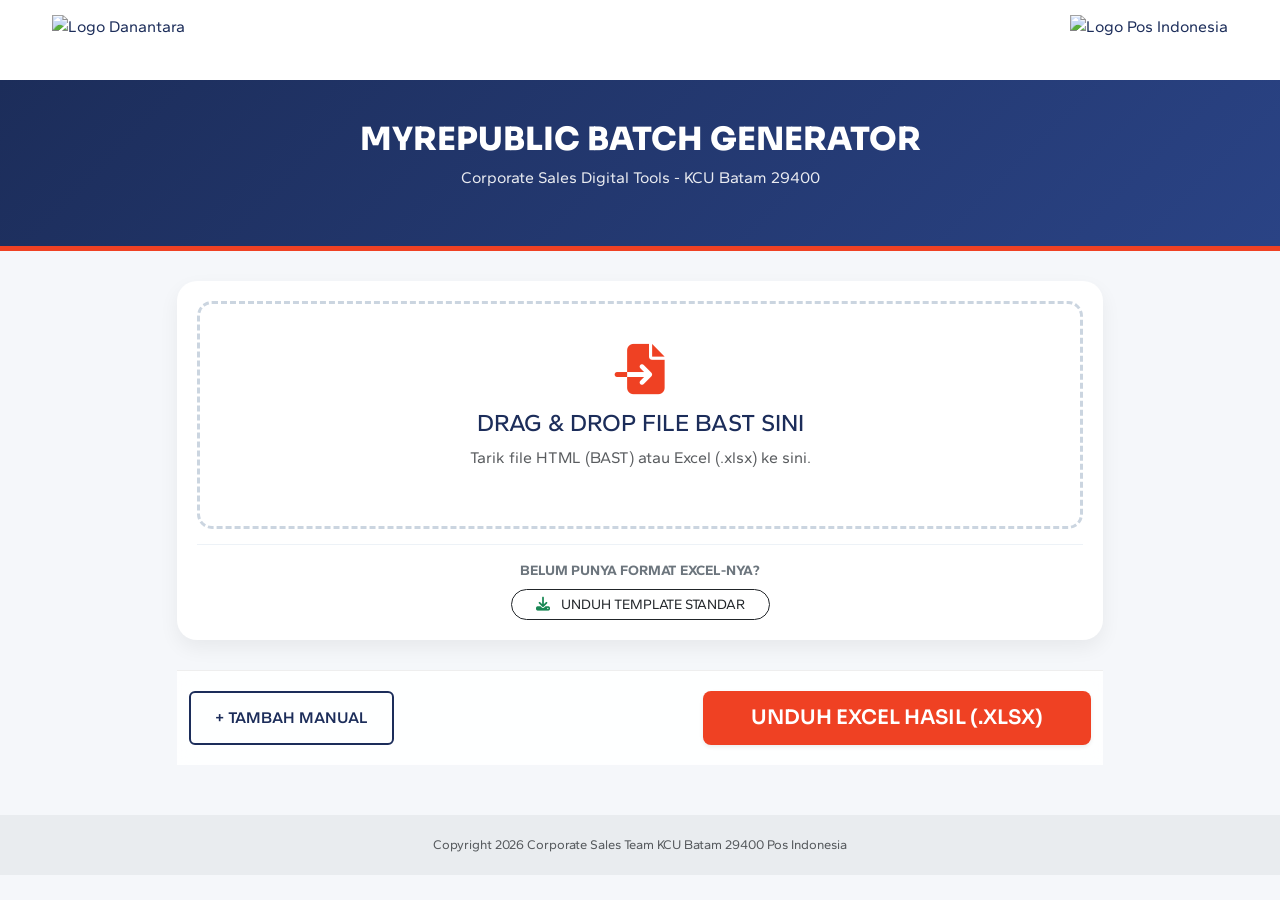
==== index.html @ c57eecb6 "Update index.html" ====
<!DOCTYPE html>
<html lang="id">
<head>
    <meta charset="UTF-8">
    <meta name="viewport" content="width=device-width, initial-scale=1.0">
    <title>Pos Indonesia | MyRepublic Generator - KCU Batam</title>
    <link rel="icon" type="image/png" href="favicon-myrepublic.png">
    <link rel="preconnect" href="https://fonts.googleapis.com">
    <link rel="preconnect" href="https://fonts.gstatic.com" crossorigin>
    <link href="https://fonts.googleapis.com/css2?family=Gantari:wght@300;400;700&family=Sora:wght@600;800&display=swap" rel="stylesheet">
    
    <link href="https://cdn.jsdelivr.net/npm/bootstrap@5.3.0/dist/css/bootstrap.min.css" rel="stylesheet">
    <link href="https://cdn.jsdelivr.net/npm/select2@4.1.0-rc.0/dist/css/select2.min.css" rel="stylesheet" />
    <link href="https://cdn.jsdelivr.net/npm/select2-bootstrap-5-theme@1.3.0/dist/select2-bootstrap-5-theme.min.css" rel="stylesheet" />
    <link rel="stylesheet" href="https://cdnjs.cloudflare.com/ajax/libs/font-awesome/6.4.0/css/all.min.css">

    <style>
        :root {
            --delft-blue: #1C2D5A; 
            --cinnabar: #EF4123;   
            --light-bg: #F5F7FA;
        }

        body { 
            background-color: var(--light-bg); 
            font-family: 'Gantari', sans-serif; 
            color: var(--delft-blue);
        }

        .navbar-brand-custom {
            background: white;
            padding: 15px 40px;
            box-shadow: 0 2px 10px rgba(0,0,0,0.05);
        }

        .logo-img { height: 50px; width: auto; object-fit: contain; }

        h2, h5 { font-family: 'Sora', sans-serif; font-weight: 800; }
        
        .header-section {
            background: linear-gradient(135deg, var(--delft-blue) 0%, #2a4385 100%);
            color: white;
            padding: 40px 0;
            margin-bottom: 30px;
            border-bottom: 5px solid var(--cinnabar);
        }

        .upload-container {
            background: white;
            border-radius: 20px;
            padding: 20px;
            box-shadow: 0 8px 20px rgba(0,0,0,0.06);
            margin-bottom: 30px;
        }

        #drop-zone {
            border: 3px dashed #cbd5e0;
            border-radius: 15px;
            padding: 40px;
            text-align: center;
            transition: all 0.3s;
            cursor: pointer;
        }
        #drop-zone:hover, #drop-zone.dragover {
            border-color: var(--cinnabar);
            background: rgba(239, 65, 35, 0.05);
        }
        #drop-zone i { font-size: 50px; color: var(--cinnabar); margin-bottom: 15px; }

        /* Area Staging File */
        #staging-area {
            background: #f8fafc;
            border-radius: 15px;
            padding: 20px;
            margin-top: 20px;
            border: 1px solid #e2e8f0;
        }
        .list-group-item {
            border-radius: 8px !important;
            margin-bottom: 5px;
            border: 1px solid #e2e8f0;
            background: white;
        }
        .btn-remove-file:hover { color: #dc3545 !important; transform: scale(1.1); }

        .template-download-area {
            text-align: center;
            padding-top: 15px;
            border-top: 1px solid #edf2f7;
            margin-top: 15px;
        }

        .card { 
            border-radius: 15px; 
            border: none; 
            box-shadow: 0 8px 20px rgba(0,0,0,0.06); 
            margin-bottom: 25px;
            border-left: 5px solid var(--cinnabar);
        }

        .form-label { font-weight: 700; font-size: 0.85rem; color: var(--delft-blue); text-transform: uppercase; }

        .btn-pos { 
            background-color: var(--cinnabar); color: white; border: none; 
            font-family: 'Sora', sans-serif; font-weight: 600; padding: 12px 30px;
            transition: 0.3s;
        }
        .btn-pos:hover { background-color: #d6361a; color: white; transform: translateY(-2px); }
        
        .btn-outline-pos {
            border: 2px solid var(--delft-blue); color: var(--delft-blue); font-weight: 600;
        }

        .sticky-footer-btn {
            position: sticky; bottom: 0; background: rgba(255, 255, 255, 0.9);
            backdrop-filter: blur(10px); padding: 20px 0; border-top: 1px solid #eee; z-index: 1000;
        }

        footer { background: #e9ecef; padding: 20px 0; font-size: 13px; margin-top: 50px; }
    </style>
</head>
<body>

<div class="navbar-brand-custom">
    <div class="container-fluid d-flex justify-content-between align-items-center">
        <img src="https://upload.wikimedia.org/wikipedia/commons/thumb/9/90/Danantara_Indonesia_%28no_SW%29.svg/960px-Danantara_Indonesia_%28no_SW%29.svg.png" class="logo-img" alt="Logo Danantara">
        <img src="https://upload.wikimedia.org/wikipedia/commons/4/47/POSIND_2023_%28with_wordmark%29.svg" class="logo-img" alt="Logo Pos Indonesia">
    </div>
</div>

<div class="header-section text-center">
    <div class="container">
        <h2>MYREPUBLIC BATCH GENERATOR</h2>
        <p style="opacity: 0.9;">Corporate Sales Digital Tools - KCU Batam 29400</p>
    </div>
</div>

<div class="container">
    <div class="row justify-content-center">
        <div class="col-lg-10">
            
            <div class="upload-container">
                <div id="drop-zone">
                    <i class="fas fa-file-import"></i>
                    <h4>DRAG & DROP FILE BAST SINI</h4>
                    <p class="text-muted">Tarik file HTML (BAST) atau Excel (.xlsx) ke sini.</p>
                    <input type="file" id="file-input" hidden accept=".xlsx, .xls, .csv, .htm, .html" multiple>
                </div>

                <div id="staging-area" style="display: none;">
                    <div class="d-flex justify-content-between align-items-center mb-2">
                        <h6 class="m-0 fw-bold" style="color: var(--delft-blue);">File Terpilih:</h6>
                        <span class="badge bg-secondary rounded-pill" id="file-count">0</span>
                    </div>
                    <ul class="list-group mb-3" id="file-list">
                        </ul>
                    <button type="button" class="btn btn-success w-100 py-2" id="btn-process-files" style="font-weight: 700; border-radius: 10px;">
                        <i class="fas fa-cogs me-2"></i> PROSES DATA SEKARANG
                    </button>
                </div>

                <div class="template-download-area">
                    <p class="mb-2 text-secondary small fw-bold">BELUM PUNYA FORMAT EXCEL-NYA?</p>
                    <a href="https://raw.githubusercontent.com/newbieot/myrepublic/refs/heads/main/Template_Input_MyRepublic_KCU_Batam.xlsx" 
                       class="btn btn-outline-dark btn-sm px-4" 
                       style="border-radius: 30px;" 
                       target="_blank"
                       onclick="event.stopPropagation();">
                        <i class="fas fa-download me-2 text-success"></i> UNDUH TEMPLATE STANDAR
                    </a>
                </div>
            </div>

            <form id="formPengiriman">
                <div id="daftarPenerima"></div>

                <div class="sticky-footer-btn">
                    <div class="container d-flex justify-content-between">
                        <button type="button" class="btn btn-outline-pos px-4" onclick="tambahPenerima()">+ TAMBAH MANUAL</button>
                        <button type="submit" class="btn btn-pos btn-lg px-5 shadow-sm">UNDUH EXCEL HASIL (.XLSX)</button>
                    </div>
                </div>
            </form>
        </div>
    </div>
</div>

<footer class="text-center">
    <div class="container text-muted">
        Copyright 2026 Corporate Sales Team KCU Batam 29400 Pos Indonesia
    </div>
</footer>

<script src="https://code.jquery.com/jquery-3.6.0.min.js"></script>
<script src="https://cdn.jsdelivr.net/npm/select2@4.1.0-rc.0/dist/js/select2.min.js"></script>
<script src="https://cdn.jsdelivr.net/npm/xlsx@0.18.5/dist/xlsx.full.min.js"></script>

<script>
    const rawDataKodepos = `Kode Pos,KOTA
29400,BATAM
10000,JAKARTAPUSAT
11000,JAKARTABARAT
12000,JAKARTASELATAN
13000,JAKARTATIMUR
14000,JAKARTAUTARA
20000,MEDAN`;

    let dataKota = [];
    const barisCSV = rawDataKodepos.trim().split('\n');
    for(let i = 1; i < barisCSV.length; i++) {
        const kolom = barisCSV[i].split(',');
        if(kolom.length >= 2) {
            dataKota.push({ id: kolom[0].trim(), text: kolom[1].trim() });
        }
    }

    let hitungPenerima = 0;
    let antreanFile = []; // Array untuk menyimpan file sementara

    function bersihkanTeks(teks) {
        if (!teks) return "";
        return teks.toString().replace(/[^a-zA-Z0-9\s]/g, "").toUpperCase();
    }

    function tambahPenerima(data = null) {
        hitungPenerima++;
        const idUnik = hitungPenerima;
        const html = `
            <div class="card p-4 item-penerima animate__animated animate__fadeInUp" id="card-${idUnik}">
                <div class="d-flex justify-content-between align-items-center mb-3 border-bottom pb-2">
                    <h5 class="m-0" style="color: var(--delft-blue)">DATA PAKET #${idUnik}</h5>
                    <button type="button" class="btn btn-sm btn-outline-danger btn-hapus">HAPUS</button>
                </div>
                <div class="row">
                    <div class="col-md-4 mb-3">
                        <label class="form-label">S/N</label>
                        <input type="text" class="form-control sn" value="${data ? data.sn : ''}" required>
                    </div>
                    <div class="col-md-4 mb-3">
                        <label class="form-label">KODE PENGIRIMAN (REF NO)</label>
                        <input type="text" class="form-control kode" value="${data ? data.ref : ''}" required>
                    </div>
                    <div class="col-md-4 mb-3">
                        <label class="form-label">KOTA TUJUAN</label>
                        <select class="form-select kota" required></select>
                    </div>
                    <div class="col-md-6 mb-3">
                        <label class="form-label">NAMA PENERIMA</label>
                        <input type="text" class="form-control nama" value="${data ? data.nama : ''}" required>
                    </div>
                    <div class="col-md-6 mb-3">
                        <label class="form-label">NO HP PENERIMA</label>
                        <input type="text" class="form-control hp" value="${data ? data.hp : ''}" required>
                    </div>
                    <div class="col-md-12 mb-3">
                        <label class="form-label">ALAMAT LENGKAP PENERIMA</label>
                        <textarea class="form-control alamat" rows="2" required>${data ? data.alamat : ''}</textarea>
                    </div>
                </div>
            </div>
        `;
        
        $('#daftarPenerima').append(html);
        const elemenSelect = $(`#card-${idUnik} .kota`);
        elemenSelect.select2({
            theme: 'bootstrap-5',
            data: dataKota,
            placeholder: "Pilih Kota...",
            width: '100%'
        });

        if(data && data.kota) {
            const match = dataKota.find(k => k.text === data.kota.toUpperCase().replace(/\s/g, ''));
            if(match) elemenSelect.val(match.id).trigger('change');
            else elemenSelect.val('29400').trigger('change');
        } else {
            elemenSelect.val('29400').trigger('change');
        }
    }

    // ==========================================
    // LOGIKA DRAG & DROP UI UPDATE
    // ==========================================
    const dropZone = document.getElementById('drop-zone');
    const fileInput = document.getElementById('file-input');

    dropZone.onclick = () => fileInput.click();
    dropZone.ondragover = (e) => { e.preventDefault(); dropZone.classList.add('dragover'); };
    dropZone.ondragleave = () => dropZone.classList.remove('dragover');
    dropZone.ondrop = (e) => {
        e.preventDefault();
        dropZone.classList.remove('dragover');
        tambahkanKeAntrean(e.dataTransfer.files);
    };
    fileInput.onchange = (e) => tambahkanKeAntrean(e.target.files);

    function tambahkanKeAntrean(files) {
        if (!files.length) return;
        
        Array.from(files).forEach(file => {
            // Cek duplikasi agar file yang sama tidak masuk dua kali
            const isDuplicate = antreanFile.some(f => f.name === file.name && f.size === file.size);
            if(!isDuplicate) {
                antreanFile.push(file);
            }
        });
        
        renderAntrean();
        // Reset file input agar bisa milih file yang sama lagi jika sempat dihapus
        fileInput.value = ''; 
    }

    function renderAntrean() {
        const listEl = $('#file-list');
        listEl.empty();
        
        if (antreanFile.length > 0) {
            $('#staging-area').slideDown();
            $('#file-count').text(antreanFile.length);
            
            antreanFile.forEach((file, index) => {
                let icon = file.name.endsWith('.htm') || file.name.endsWith('.html') ? 'fa-globe text-primary' : 'fa-file-excel text-success';
                listEl.append(`
                    <li class="list-group-item d-flex justify-content-between align-items-center">
                        <span class="text-truncate" style="max-width: 85%; font-size: 0.9rem;">
                            <i class="fas ${icon} me-2"></i> ${file.name}
                        </span>
                        <button type="button" class="btn btn-sm btn-link text-secondary btn-remove-file p-0" onclick="hapusFile(${index})">
                            <i class="fas fa-times-circle fs-5 text-danger"></i>
                        </button>
                    </li>
                `);
            });
        } else {
            $('#staging-area').slideUp();
        }
    }

    // Fungsi menghapus file dari antrean jika tombol silang diklik
    window.hapusFile = function(index) {
        antreanFile.splice(index, 1);
        renderAntrean();
    };

    // ==========================================
    // LOGIKA PROSES FILE (SAAT TOMBOL DIKLIK)
    // ==========================================
    $('#btn-process-files').on('click', function() {
        if(antreanFile.length === 0) return;

        const filesToProcess = [...antreanFile];
        antreanFile = []; // Kosongkan antrean
        renderAntrean();  // Sembunyikan staging area

        filesToProcess.forEach(file => {
            const fileName = file.name.toLowerCase();

            if (fileName.endsWith('.htm') || fileName.endsWith('.html')) {
                const reader = new FileReader();
                reader.onload = (e) => {
                    const htmlContent = e.target.result;
                    const parser = new DOMParser();
                    const doc = parser.parseFromString(htmlContent, 'text/html');

                    try {
                        let nama = "", hp = "", alamat = "", noDO = "", sn = "";

                        const topDiv = doc.querySelector('table.t02 tr td div');
                        if (topDiv) {
                            const lines = topDiv.innerHTML.split(/<br\s*\/?>/i);
                            if (lines.length >= 3) {
                                nama = lines[0].replace(/<[^>]*>?/gm, '').trim(); 
                                hp = lines[1].trim();
                                alamat = lines[2].trim();
                            }
                        }

                        const tdsT03 = doc.querySelectorAll('#t03 td');
                        for (let i = 0; i < tdsT03.length; i++) {
                            if (tdsT03[i].innerText.includes('No. DO')) {
                                noDO = tdsT03[i + 1].innerText.replace(':', '').trim();
                                break;
                            }
                        }

                        const t04Rows = doc.querySelectorAll('#t04 tr');
                        let snList = [];
                        for (let i = 2; i < t04Rows.length; i++) {
                            const tds = t04Rows[i].querySelectorAll('td');
                            if (tds.length >= 5) {
                                snList.push(tds[4].innerText.trim());
                            }
                        }
                        sn = snList.join(', ');

                        tambahPenerima({ sn: sn, ref: noDO, nama: nama, hp: hp, alamat: alamat, kota: 'BATAM' });

                    } catch (error) { console.error("Gagal membaca HTML:", error); }
                };
                reader.readAsText(file);
            } 
            else if (fileName.endsWith('.xlsx') || fileName.endsWith('.xls') || fileName.endsWith('.csv')) {
                const reader = new FileReader();
                reader.onload = (e) => {
                    const data = new Uint8Array(e.target.result);
                    const workbook = XLSX.read(data, { type: 'array' });
                    const sheet = workbook.Sheets[workbook.SheetNames[0]];
                    const json = XLSX.utils.sheet_to_json(sheet);

                    json.forEach(row => {
                        tambahPenerima({
                            sn: row['S/N'] || row['sn'] || '',
                            ref: row['Ref No'] || row['ref_no'] || '',
                            nama: row['Nama Penerima'] || row['penerima'] || '',
                            hp: row['No HP'] || row['phone'] || '',
                            alamat: row['Alamat'] || row['address'] || '',
                            kota: row['Kota'] || row['city'] || 'BATAM'
                        });
                    });
                };
                reader.readAsArrayBuffer(file);
            }
        });
    });

    $(document).ready(function() {
        $(document).on('click', '.btn-hapus', function() { $(this).closest('.item-penerima').remove(); });

        $('#formPengiriman').on('submit', function(e) {
            e.preventDefault();
            const barisData = [];
            $('.item-penerima').each(function(index) {
                const sn = bersihkanTeks($(this).find('.sn').val());
                const kode = bersihkanTeks($(this).find('.kode').val());
                const nama = bersihkanTeks($(this).find('.nama').val());
                const hp = $(this).find('.hp').val().replace(/[^0-9]/g, ""); 
                const alamat = bersihkanTeks($(this).find('.alamat').val());
                const zoneCode = $(this).find('.kota').val();
                
                let zipCode = zoneCode;
                if (zipCode && zipCode.endsWith("00")) zipCode = zipCode.slice(0, -2) + "11";

                barisData.push({
                    "connote_code": index + 1,
                    "customer_code": "WSREPUBLIC02130B",
                    "origin_data_customer_name": "WH KCU BATAM",
                    "origin_data_customer_phone": "0778462033",
                    "origin_data_customer_address": sn + " BATAM",
                    "origin_data_customer_zip_code": 29411,
                    "origin_data_zone_code": 29400,
                    "destination_data_customer_name": nama,
                    "destination_data_customer_phone": hp,
                    "destination_data_customer_address": alamat,
                    "destination_data_customer_zip_code": zipCode,
                    "destination_data_zone_code": zoneCode,
                    "service_code": "PKH",
                    "connote_sub_service_code": 913926,
                    "koli_data_koli_description": kode,
                    "koli_data_koli_weight": 1,
                    "koli_data_koli_width": 16,
                    "koli_data_koli_height": 6,
                    "koli_data_koli_length": 30,
                    "transaction_payment_type_name": "INVOICE",
                    "instruksi_pengiriman": "Tolong diantar dengan baik",
                    "harga_barang": 0,
                    "ref_no": kode,
                    "Jenis_Barang": "Paket",
                    "statusRetur": "Kembali ke pengirim"
                });
            });

            const headerExcel = [
                "connote_code", "customer_code", "origin_data_customer_name", "origin_data_customer_phone", 
                "origin_data_customer_address", "origin_data_customer_zip_code", "origin_data_zone_code", 
                "destination_data_customer_name", "destination_data_customer_phone", "destination_data_customer_address", 
                "destination_data_customer_zip_code", "destination_data_zone_code", "service_code", 
                "connote_sub_service_code", "koli_data_koli_description", "koli_data_koli_weight", 
                "koli_data_koli_width", "koli_data_koli_height", "koli_data_koli_length", "transaction_payment_type_name", 
                "instruksi_pengiriman", "harga_barang", "ref_no", "Jenis_Barang", "statusRetur", "INS"
            ];

            const worksheet = XLSX.utils.json_to_sheet(barisData, { header: headerExcel });
            const wscols = headerExcel.map(key => ({ wch: 25 }));
            worksheet['!cols'] = wscols;

            const workbook = XLSX.utils.book_new();
            XLSX.utils.book_append_sheet(workbook, worksheet, "Sheet1");
            XLSX.writeFile(workbook, `MyRepublic_Pos_Batam_Batch.xlsx`);
        });
    });
</script>

</body>
</html>
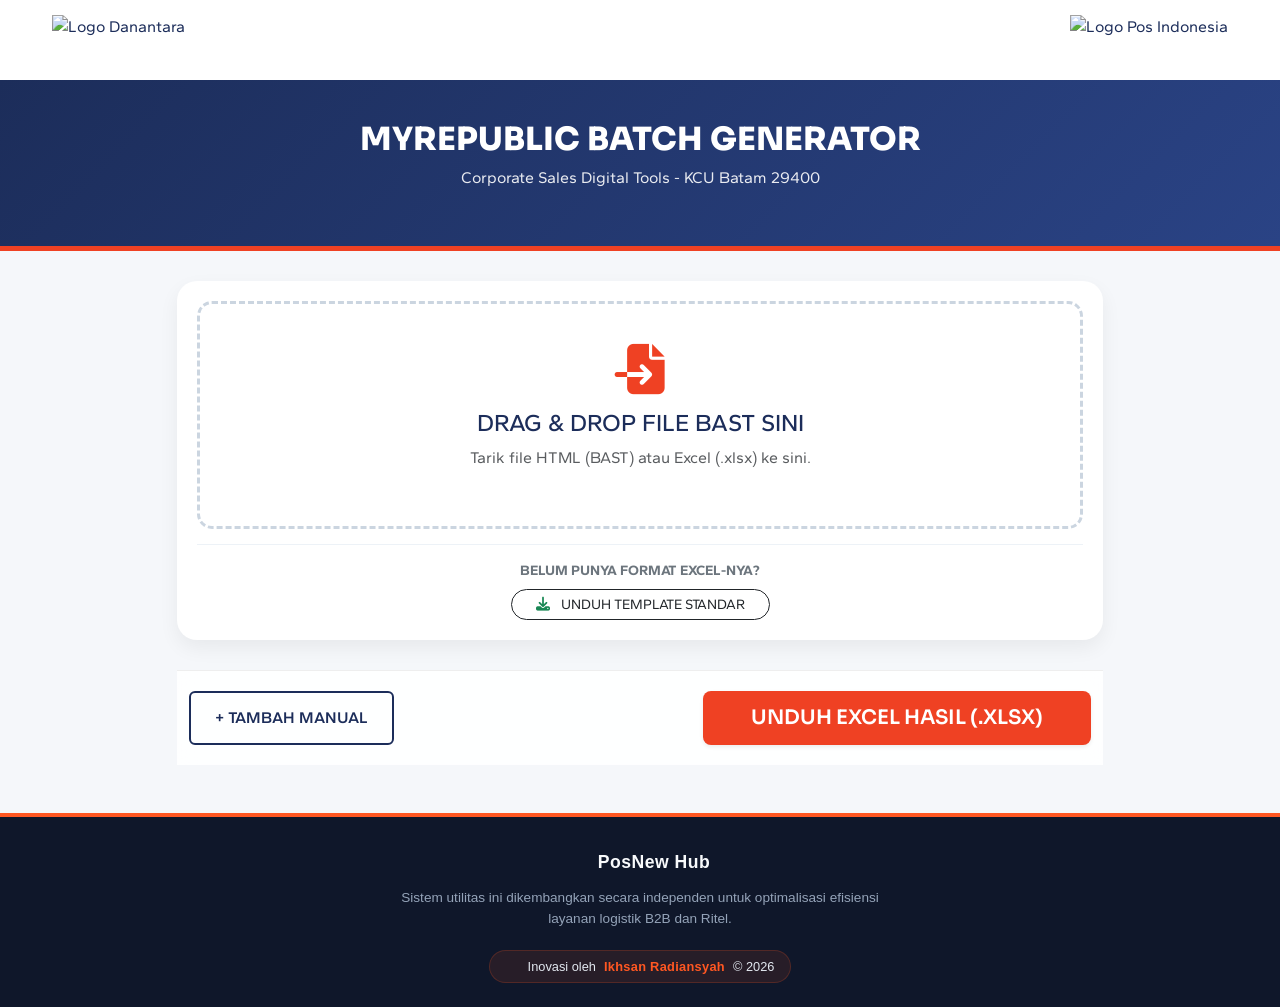
==== commit 82ad8202: "Update index.html" ====
--- a/index.html
+++ b/index.html
@@ -185,12 +185,80 @@
     </div>
 </div>
 
-<footer class="text-center">
-    <div class="container text-muted">
-        Copyright 2026 Corporate Sales Team KCU Batam 29400 Pos Indonesia
+<!-- Modern SaaS Footer (SLIM & DARK BACKGROUND) -->
+<style>
+    .modern-footer {
+        margin-top: 3rem; /* Memangkas jarak kosong di atas footer */
+        padding: 2rem 1rem 1.5rem 1rem; /* Memangkas ketebalan (padding) agar tidak 'gendut' */
+        background-color: #0f172a; /* Background gelap pekat */
+        border-top: 4px solid #FF5722; /* Garis aksen Postal Orange di bagian atas */
+        display: flex;
+        flex-direction: column;
+        align-items: center;
+        gap: 0.8rem; /* Merapatkan jarak antar teks */
+        font-family: 'Inter', 'Segoe UI', Tahoma, Geneva, Verdana, sans-serif;
+    }
+    .footer-brand {
+        display: flex;
+        align-items: center;
+        gap: 0.5rem;
+        color: #f8fafc; /* Teks putih terang */
+        font-weight: 700;
+        font-size: 1.1rem;
+        letter-spacing: 0.5px;
+    }
+    .footer-desc {
+        color: #94a3b8; /* Teks abu-abu terang */
+        font-size: 0.85rem;
+        text-align: center;
+        max-width: 500px;
+        line-height: 1.5;
+        margin: 0;
+    }
+    .footer-creator-badge {
+        margin-top: 0.5rem;
+        display: inline-flex;
+        align-items: center;
+        gap: 8px;
+        background: rgba(255, 87, 34, 0.1);
+        border: 1px solid rgba(255, 87, 34, 0.2);
+        padding: 6px 16px; /* Lencana dibuat lebih ramping */
+        border-radius: 30px;
+        color: #e2e8f0;
+        font-size: 0.8rem;
+        transition: all 0.3s ease;
+    }
+    .footer-creator-badge:hover {
+        background: rgba(255, 87, 34, 0.2);
+        border-color: rgba(255, 87, 34, 0.5);
+        box-shadow: 0 0 10px rgba(255, 87, 34, 0.2);
+        transform: translateY(-2px);
+    }
+    .footer-creator-badge strong {
+        color: #FF5722;
+        font-weight: 600;
+        letter-spacing: 0.3px;
+    }
+</style>
+<footer class="modern-footer">
+    <div class="footer-brand">
+        <i data-lucide="layers" style="color: #FF5722; width: 20px; height: 20px;"></i>
+        PosNew Hub
+    </div>
+    <p class="footer-desc">
+        Sistem utilitas ini dikembangkan secara independen untuk optimalisasi efisiensi layanan logistik B2B dan Ritel.
+    </p>
+    <div class="footer-creator-badge">
+        <i data-lucide="code-2" style="color: #FF5722; width: 14px; height: 14px;"></i>
+        Inovasi oleh <strong>Ikhsan Radiansyah</strong> &copy; 2026
     </div>
 </footer>
 
+<!-- Script Lucide Icons -->
+<script src="https://unpkg.com/lucide@latest"></script>
+<script>
+    lucide.createIcons();
+</script>
 <script src="https://code.jquery.com/jquery-3.6.0.min.js"></script>
 <script src="https://cdn.jsdelivr.net/npm/select2@4.1.0-rc.0/dist/js/select2.min.js"></script>
 <script src="https://cdn.jsdelivr.net/npm/xlsx@0.18.5/dist/xlsx.full.min.js"></script>
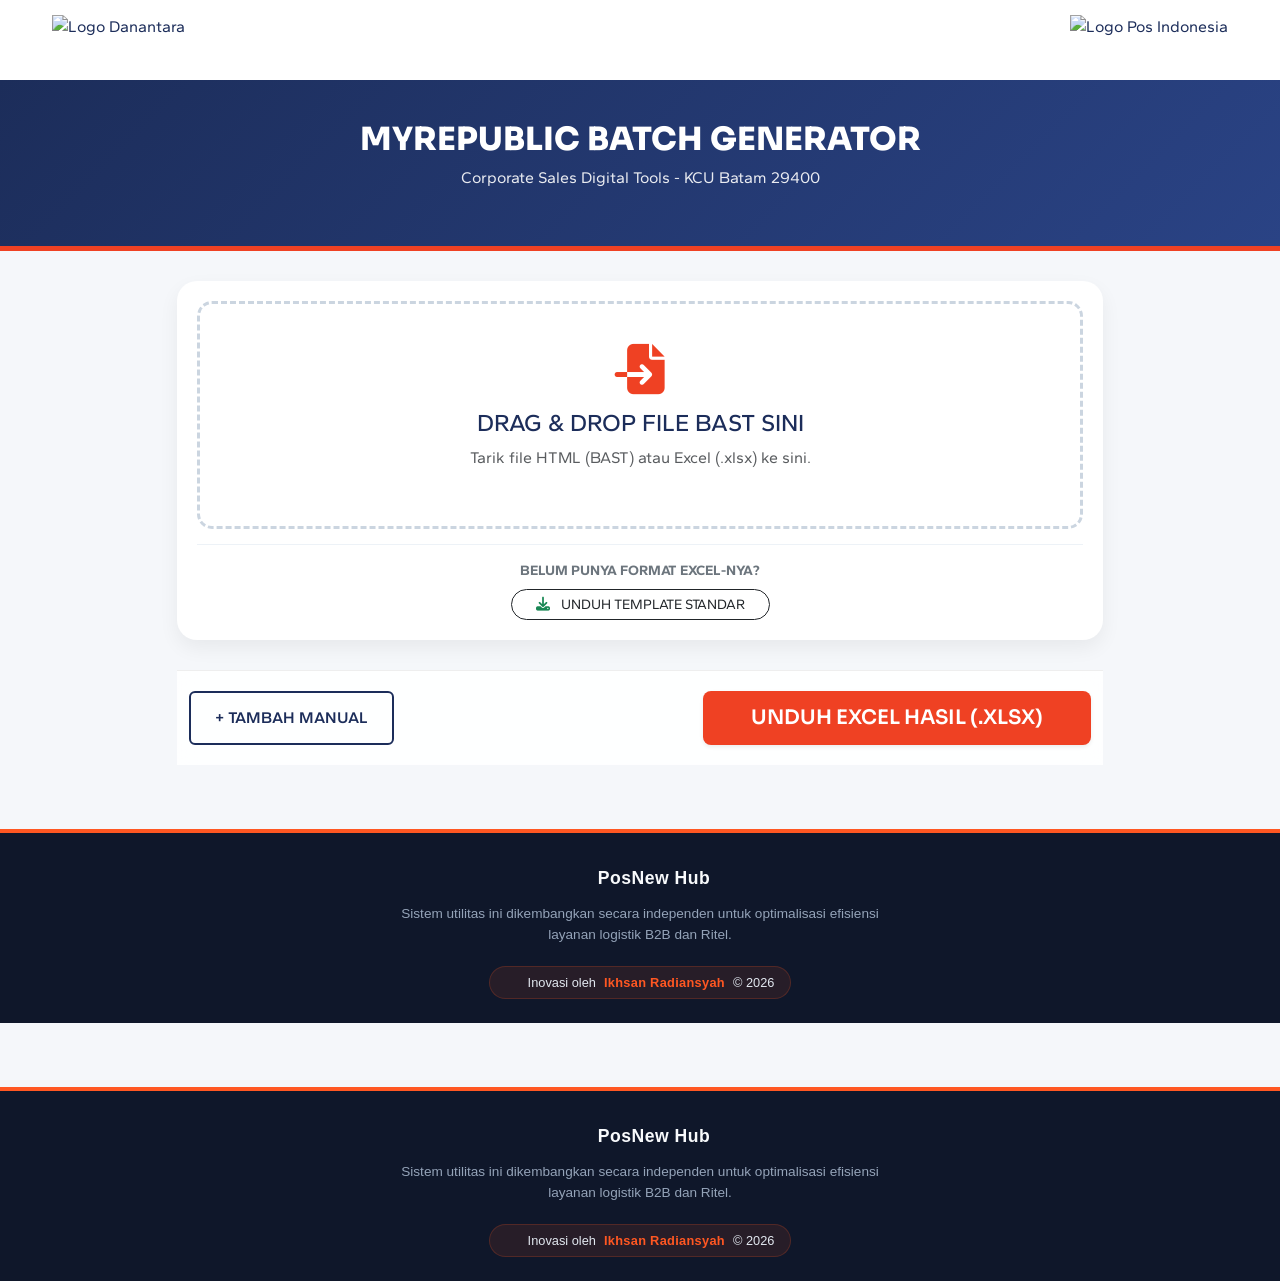
==== commit b8d7245c: "Update index.html" ====
--- a/index.html
+++ b/index.html
@@ -3,7 +3,7 @@
 <head>
     <meta charset="UTF-8">
     <meta name="viewport" content="width=device-width, initial-scale=1.0">
-    <title>Pos Indonesia | MyRepublic Generator - KCU Batam</title>
+    <title>Pos Indonesia | MyRepublic Generator - KCU Batam by Ikhsan Radiansyah</title>
     <link rel="icon" type="image/png" href="favicon-myrepublic.png">
     <link rel="preconnect" href="https://fonts.googleapis.com">
     <link rel="preconnect" href="https://fonts.gstatic.com" crossorigin>
@@ -557,6 +557,82 @@
         });
     });
 </script>
-
+<!-- Modern SaaS Footer (SLIM, DARK & FULL-WIDTH) -->
+<style>
+    .modern-footer {
+        width: 100%; /* Memaksa footer memanjang dari ujung ke ujung */
+        box-sizing: border-box; /* Mencegah footer tumpah keluar layar */
+        margin-top: 4rem; 
+        padding: 2rem 1rem 1.5rem 1rem; 
+        background-color: #0f172a; 
+        border-top: 4px solid #FF5722; 
+        display: flex;
+        flex-direction: column;
+        align-items: center;
+        gap: 0.8rem; 
+        font-family: 'Inter', 'Segoe UI', Tahoma, Geneva, Verdana, sans-serif;
+    }
+    .footer-brand {
+        display: flex;
+        align-items: center;
+        gap: 0.5rem;
+        color: #f8fafc; 
+        font-weight: 700;
+        font-size: 1.1rem;
+        letter-spacing: 0.5px;
+    }
+    .footer-desc {
+        color: #94a3b8; 
+        font-size: 0.85rem;
+        text-align: center;
+        max-width: 500px;
+        line-height: 1.5;
+        margin: 0;
+    }
+    .footer-creator-badge {
+        margin-top: 0.5rem;
+        display: inline-flex;
+        align-items: center;
+        gap: 8px;
+        background: rgba(255, 87, 34, 0.1);
+        border: 1px solid rgba(255, 87, 34, 0.2);
+        padding: 6px 16px; 
+        border-radius: 30px;
+        color: #e2e8f0;
+        font-size: 0.8rem;
+        transition: all 0.3s ease;
+    }
+    .footer-creator-badge:hover {
+        background: rgba(255, 87, 34, 0.2);
+        border-color: rgba(255, 87, 34, 0.5);
+        box-shadow: 0 0 10px rgba(255, 87, 34, 0.2);
+        transform: translateY(-2px);
+    }
+    .footer-creator-badge strong {
+        color: #FF5722;
+        font-weight: 600;
+        letter-spacing: 0.3px;
+    }
+</style>
+
+<footer class="modern-footer">
+    <div class="footer-brand">
+        <i data-lucide="layers" style="color: #FF5722; width: 20px; height: 20px;"></i>
+        PosNew Hub
+    </div>
+    <p class="footer-desc">
+        Sistem utilitas ini dikembangkan secara independen untuk optimalisasi efisiensi layanan logistik B2B dan Ritel.
+    </p>
+    <div class="footer-creator-badge">
+        <i data-lucide="code-2" style="color: #FF5722; width: 14px; height: 14px;"></i>
+        Inovasi oleh <strong>Ikhsan Radiansyah</strong> &copy; 2026
+    </div>
+</footer>
+
+<!-- Pastikan pemanggil ikon ini tetap ada di paling bawah -->
+<script src="https://unpkg.com/lucide@latest"></script>
+<script>
+    lucide.createIcons();
+</script>
 </body>
 </html>
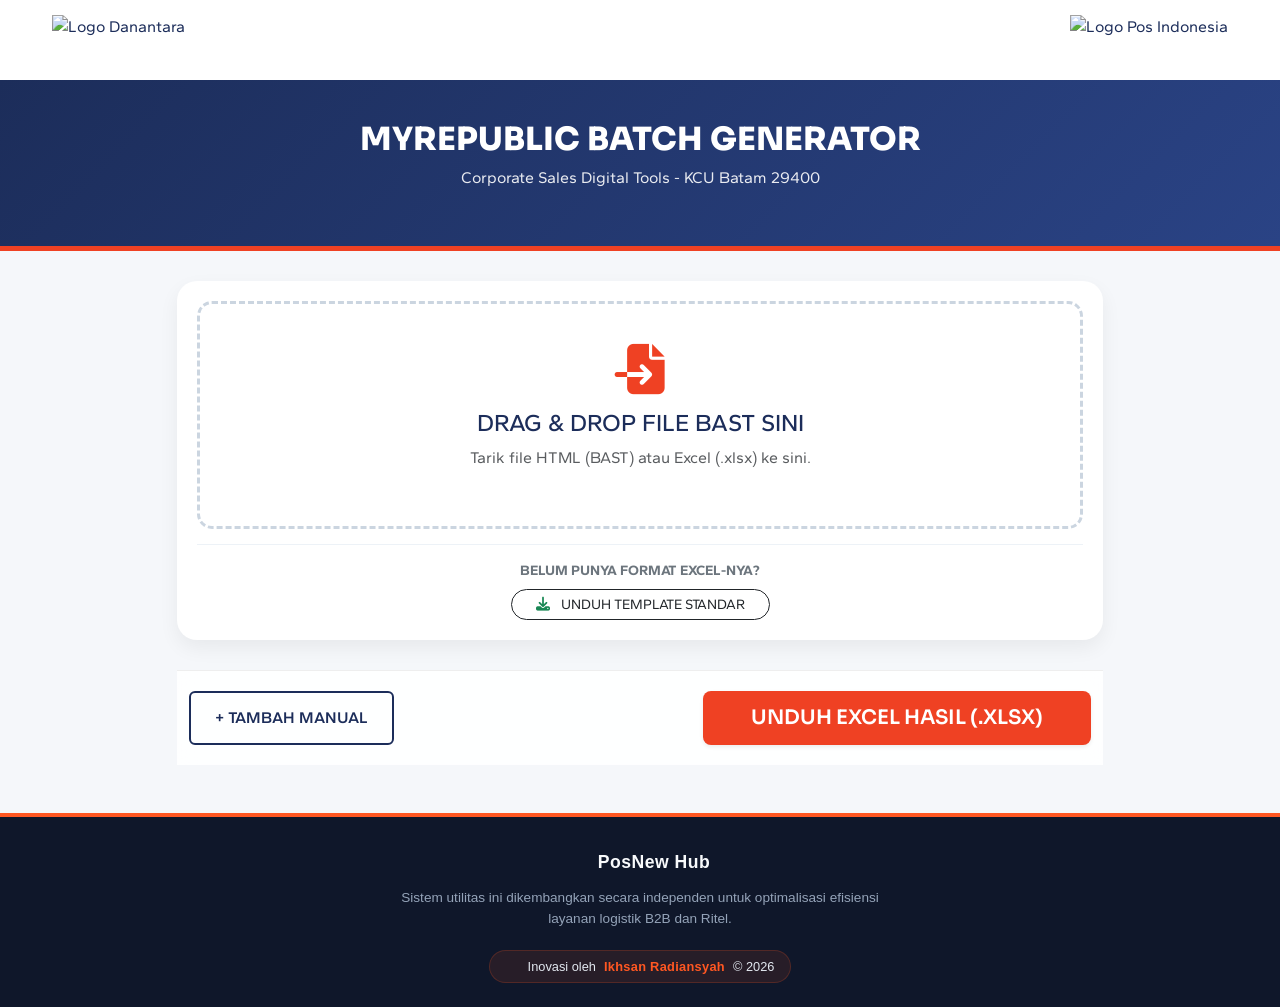
==== commit b4e5de5a: "Update index.html" ====
--- a/index.html
+++ b/index.html
@@ -557,82 +557,5 @@
         });
     });
 </script>
-<!-- Modern SaaS Footer (SLIM, DARK & FULL-WIDTH) -->
-<style>
-    .modern-footer {
-        width: 100%; /* Memaksa footer memanjang dari ujung ke ujung */
-        box-sizing: border-box; /* Mencegah footer tumpah keluar layar */
-        margin-top: 4rem; 
-        padding: 2rem 1rem 1.5rem 1rem; 
-        background-color: #0f172a; 
-        border-top: 4px solid #FF5722; 
-        display: flex;
-        flex-direction: column;
-        align-items: center;
-        gap: 0.8rem; 
-        font-family: 'Inter', 'Segoe UI', Tahoma, Geneva, Verdana, sans-serif;
-    }
-    .footer-brand {
-        display: flex;
-        align-items: center;
-        gap: 0.5rem;
-        color: #f8fafc; 
-        font-weight: 700;
-        font-size: 1.1rem;
-        letter-spacing: 0.5px;
-    }
-    .footer-desc {
-        color: #94a3b8; 
-        font-size: 0.85rem;
-        text-align: center;
-        max-width: 500px;
-        line-height: 1.5;
-        margin: 0;
-    }
-    .footer-creator-badge {
-        margin-top: 0.5rem;
-        display: inline-flex;
-        align-items: center;
-        gap: 8px;
-        background: rgba(255, 87, 34, 0.1);
-        border: 1px solid rgba(255, 87, 34, 0.2);
-        padding: 6px 16px; 
-        border-radius: 30px;
-        color: #e2e8f0;
-        font-size: 0.8rem;
-        transition: all 0.3s ease;
-    }
-    .footer-creator-badge:hover {
-        background: rgba(255, 87, 34, 0.2);
-        border-color: rgba(255, 87, 34, 0.5);
-        box-shadow: 0 0 10px rgba(255, 87, 34, 0.2);
-        transform: translateY(-2px);
-    }
-    .footer-creator-badge strong {
-        color: #FF5722;
-        font-weight: 600;
-        letter-spacing: 0.3px;
-    }
-</style>
-
-<footer class="modern-footer">
-    <div class="footer-brand">
-        <i data-lucide="layers" style="color: #FF5722; width: 20px; height: 20px;"></i>
-        PosNew Hub
-    </div>
-    <p class="footer-desc">
-        Sistem utilitas ini dikembangkan secara independen untuk optimalisasi efisiensi layanan logistik B2B dan Ritel.
-    </p>
-    <div class="footer-creator-badge">
-        <i data-lucide="code-2" style="color: #FF5722; width: 14px; height: 14px;"></i>
-        Inovasi oleh <strong>Ikhsan Radiansyah</strong> &copy; 2026
-    </div>
-</footer>
-
-<!-- Pastikan pemanggil ikon ini tetap ada di paling bawah -->
-<script src="https://unpkg.com/lucide@latest"></script>
-<script>
-    lucide.createIcons();
-</script>
 </body>
 </html>
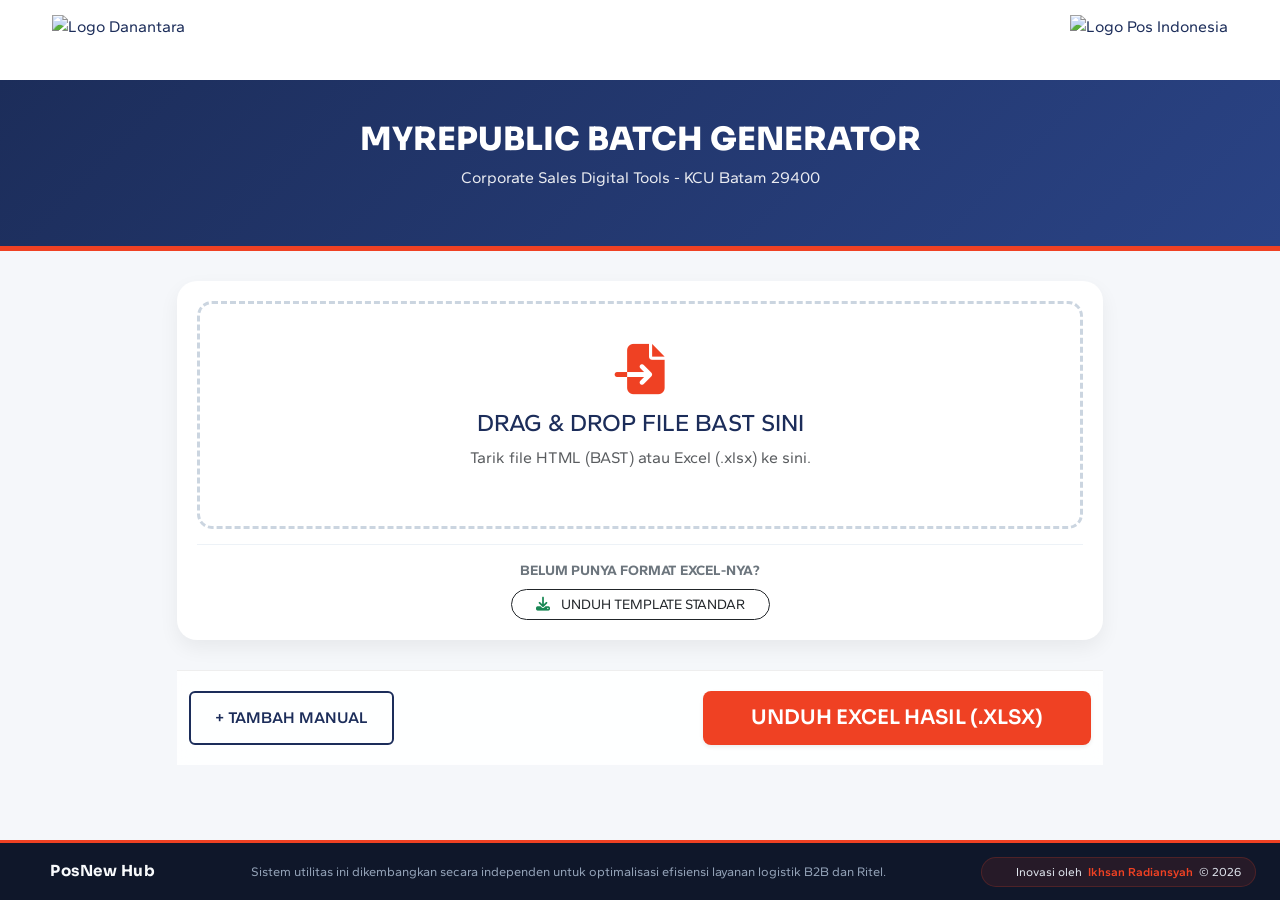
==== commit 28e129f5: "Update index.html" ====
--- a/index.html
+++ b/index.html
@@ -21,10 +21,15 @@
             --light-bg: #F5F7FA;
         }
 
+        /* Struktur Body agar Footer selalu di bawah */
         body { 
             background-color: var(--light-bg); 
             font-family: 'Gantari', sans-serif; 
             color: var(--delft-blue);
+            display: flex;
+            flex-direction: column;
+            min-height: 100vh;
+            margin: 0;
         }
 
         .navbar-brand-custom {
@@ -116,145 +121,135 @@
             backdrop-filter: blur(10px); padding: 20px 0; border-top: 1px solid #eee; z-index: 1000;
         }
 
-        footer { background: #e9ecef; padding: 20px 0; font-size: 13px; margin-top: 50px; }
+        /* DASHBOARD FOOTER (UNIVERSAL & MUTLAK 1 BARIS) */
+        .dashboard-footer {
+            width: 100%;
+            box-sizing: border-box;
+            background-color: #0f172a;
+            border-top: 3px solid var(--cinnabar);
+            display: flex;
+            justify-content: space-between;
+            align-items: center;
+            padding: 0 24px;
+            margin-top: auto;
+            font-family: 'Gantari', 'Segoe UI', sans-serif;
+            z-index: 20;
+            height: 60px; /* Mengunci tinggi agar mutlak 1 baris */
+            overflow: hidden;
+        }
+        .footer-brand {
+            display: flex; align-items: center; gap: 8px;
+            color: #f8fafc; font-weight: 700; font-size: 0.95rem; letter-spacing: 0.5px;
+            white-space: nowrap; font-family: 'Sora', sans-serif;
+        }
+        .footer-desc { 
+            color: #94a3b8; font-size: 0.8rem; margin: 0 15px; 
+            white-space: nowrap; overflow: hidden; text-overflow: ellipsis;
+            text-align: center; flex: 1;
+        }
+        .footer-creator-badge {
+            display: inline-flex; align-items: center; gap: 6px;
+            background: rgba(239, 65, 35, 0.1); border: 1px solid rgba(239, 65, 35, 0.2);
+            padding: 5px 14px; border-radius: 20px; color: #e2e8f0; font-size: 0.75rem;
+            white-space: nowrap; transition: all 0.3s ease;
+        }
+        .footer-creator-badge:hover { 
+            background: rgba(239, 65, 35, 0.2); border-color: rgba(239, 65, 35, 0.5); 
+        }
+        .footer-creator-badge strong { color: var(--cinnabar); font-weight: 600; }
+
+        /* Responsif Mobile */
+        @media (max-width: 850px) {
+            .dashboard-footer { 
+                flex-direction: column; justify-content: center; gap: 8px; 
+                padding: 15px; height: auto; 
+            }
+            .footer-desc { display: none; }
+        }
     </style>
 </head>
 <body>
 
-<div class="navbar-brand-custom">
-    <div class="container-fluid d-flex justify-content-between align-items-center">
-        <img src="https://upload.wikimedia.org/wikipedia/commons/thumb/9/90/Danantara_Indonesia_%28no_SW%29.svg/960px-Danantara_Indonesia_%28no_SW%29.svg.png" class="logo-img" alt="Logo Danantara">
-        <img src="https://upload.wikimedia.org/wikipedia/commons/4/47/POSIND_2023_%28with_wordmark%29.svg" class="logo-img" alt="Logo Pos Indonesia">
-    </div>
-</div>
-
-<div class="header-section text-center">
-    <div class="container">
-        <h2>MYREPUBLIC BATCH GENERATOR</h2>
-        <p style="opacity: 0.9;">Corporate Sales Digital Tools - KCU Batam 29400</p>
-    </div>
-</div>
-
-<div class="container">
-    <div class="row justify-content-center">
-        <div class="col-lg-10">
-            
-            <div class="upload-container">
-                <div id="drop-zone">
-                    <i class="fas fa-file-import"></i>
-                    <h4>DRAG & DROP FILE BAST SINI</h4>
-                    <p class="text-muted">Tarik file HTML (BAST) atau Excel (.xlsx) ke sini.</p>
-                    <input type="file" id="file-input" hidden accept=".xlsx, .xls, .csv, .htm, .html" multiple>
-                </div>
-
-                <div id="staging-area" style="display: none;">
-                    <div class="d-flex justify-content-between align-items-center mb-2">
-                        <h6 class="m-0 fw-bold" style="color: var(--delft-blue);">File Terpilih:</h6>
-                        <span class="badge bg-secondary rounded-pill" id="file-count">0</span>
-                    </div>
-                    <ul class="list-group mb-3" id="file-list">
-                        </ul>
-                    <button type="button" class="btn btn-success w-100 py-2" id="btn-process-files" style="font-weight: 700; border-radius: 10px;">
-                        <i class="fas fa-cogs me-2"></i> PROSES DATA SEKARANG
-                    </button>
-                </div>
-
-                <div class="template-download-area">
-                    <p class="mb-2 text-secondary small fw-bold">BELUM PUNYA FORMAT EXCEL-NYA?</p>
-                    <a href="https://raw.githubusercontent.com/newbieot/myrepublic/refs/heads/main/Template_Input_MyRepublic_KCU_Batam.xlsx" 
-                       class="btn btn-outline-dark btn-sm px-4" 
-                       style="border-radius: 30px;" 
-                       target="_blank"
-                       onclick="event.stopPropagation();">
-                        <i class="fas fa-download me-2 text-success"></i> UNDUH TEMPLATE STANDAR
-                    </a>
-                </div>
-            </div>
-
-            <form id="formPengiriman">
-                <div id="daftarPenerima"></div>
-
-                <div class="sticky-footer-btn">
-                    <div class="container d-flex justify-content-between">
-                        <button type="button" class="btn btn-outline-pos px-4" onclick="tambahPenerima()">+ TAMBAH MANUAL</button>
-                        <button type="submit" class="btn btn-pos btn-lg px-5 shadow-sm">UNDUH EXCEL HASIL (.XLSX)</button>
-                    </div>
-                </div>
-            </form>
+<!-- Pembungkus Main Content agar dinamis menolak footer ke bawah -->
+<main class="flex-grow-1">
+    <div class="navbar-brand-custom">
+        <div class="container-fluid d-flex justify-content-between align-items-center">
+            <img src="https://upload.wikimedia.org/wikipedia/commons/thumb/9/90/Danantara_Indonesia_%28no_SW%29.svg/960px-Danantara_Indonesia_%28no_SW%29.svg.png" class="logo-img" alt="Logo Danantara">
+            <img src="https://upload.wikimedia.org/wikipedia/commons/4/47/POSIND_2023_%28with_wordmark%29.svg" class="logo-img" alt="Logo Pos Indonesia">
         </div>
     </div>
-</div>
-
-<!-- Modern SaaS Footer (SLIM & DARK BACKGROUND) -->
-<style>
-    .modern-footer {
-        margin-top: 3rem; /* Memangkas jarak kosong di atas footer */
-        padding: 2rem 1rem 1.5rem 1rem; /* Memangkas ketebalan (padding) agar tidak 'gendut' */
-        background-color: #0f172a; /* Background gelap pekat */
-        border-top: 4px solid #FF5722; /* Garis aksen Postal Orange di bagian atas */
-        display: flex;
-        flex-direction: column;
-        align-items: center;
-        gap: 0.8rem; /* Merapatkan jarak antar teks */
-        font-family: 'Inter', 'Segoe UI', Tahoma, Geneva, Verdana, sans-serif;
-    }
-    .footer-brand {
-        display: flex;
-        align-items: center;
-        gap: 0.5rem;
-        color: #f8fafc; /* Teks putih terang */
-        font-weight: 700;
-        font-size: 1.1rem;
-        letter-spacing: 0.5px;
-    }
-    .footer-desc {
-        color: #94a3b8; /* Teks abu-abu terang */
-        font-size: 0.85rem;
-        text-align: center;
-        max-width: 500px;
-        line-height: 1.5;
-        margin: 0;
-    }
-    .footer-creator-badge {
-        margin-top: 0.5rem;
-        display: inline-flex;
-        align-items: center;
-        gap: 8px;
-        background: rgba(255, 87, 34, 0.1);
-        border: 1px solid rgba(255, 87, 34, 0.2);
-        padding: 6px 16px; /* Lencana dibuat lebih ramping */
-        border-radius: 30px;
-        color: #e2e8f0;
-        font-size: 0.8rem;
-        transition: all 0.3s ease;
-    }
-    .footer-creator-badge:hover {
-        background: rgba(255, 87, 34, 0.2);
-        border-color: rgba(255, 87, 34, 0.5);
-        box-shadow: 0 0 10px rgba(255, 87, 34, 0.2);
-        transform: translateY(-2px);
-    }
-    .footer-creator-badge strong {
-        color: #FF5722;
-        font-weight: 600;
-        letter-spacing: 0.3px;
-    }
-</style>
-<footer class="modern-footer">
+
+    <div class="header-section text-center">
+        <div class="container">
+            <h2>MYREPUBLIC BATCH GENERATOR</h2>
+            <p style="opacity: 0.9;">Corporate Sales Digital Tools - KCU Batam 29400</p>
+        </div>
+    </div>
+
+    <div class="container">
+        <div class="row justify-content-center">
+            <div class="col-lg-10">
+                
+                <div class="upload-container">
+                    <div id="drop-zone">
+                        <i class="fas fa-file-import"></i>
+                        <h4>DRAG & DROP FILE BAST SINI</h4>
+                        <p class="text-muted">Tarik file HTML (BAST) atau Excel (.xlsx) ke sini.</p>
+                        <input type="file" id="file-input" hidden accept=".xlsx, .xls, .csv, .htm, .html" multiple>
+                    </div>
+
+                    <div id="staging-area" style="display: none;">
+                        <div class="d-flex justify-content-between align-items-center mb-2">
+                            <h6 class="m-0 fw-bold" style="color: var(--delft-blue);">File Terpilih:</h6>
+                            <span class="badge bg-secondary rounded-pill" id="file-count">0</span>
+                        </div>
+                        <ul class="list-group mb-3" id="file-list">
+                            </ul>
+                        <button type="button" class="btn btn-success w-100 py-2" id="btn-process-files" style="font-weight: 700; border-radius: 10px;">
+                            <i class="fas fa-cogs me-2"></i> PROSES DATA SEKARANG
+                        </button>
+                    </div>
+
+                    <div class="template-download-area">
+                        <p class="mb-2 text-secondary small fw-bold">BELUM PUNYA FORMAT EXCEL-NYA?</p>
+                        <a href="https://raw.githubusercontent.com/newbieot/myrepublic/refs/heads/main/Template_Input_MyRepublic_KCU_Batam.xlsx" 
+                           class="btn btn-outline-dark btn-sm px-4" 
+                           style="border-radius: 30px;" 
+                           target="_blank"
+                           onclick="event.stopPropagation();">
+                            <i class="fas fa-download me-2 text-success"></i> UNDUH TEMPLATE STANDAR
+                        </a>
+                    </div>
+                </div>
+
+                <form id="formPengiriman">
+                    <div id="daftarPenerima"></div>
+
+                    <div class="sticky-footer-btn mb-4">
+                        <div class="container d-flex justify-content-between">
+                            <button type="button" class="btn btn-outline-pos px-4" onclick="tambahPenerima()">+ TAMBAH MANUAL</button>
+                            <button type="submit" class="btn btn-pos btn-lg px-5 shadow-sm">UNDUH EXCEL HASIL (.XLSX)</button>
+                        </div>
+                    </div>
+                </form>
+            </div>
+        </div>
+    </div>
+</main>
+
+<!-- FOOTER DASHBOARD MINIMALIS -->
+<footer class="dashboard-footer">
     <div class="footer-brand">
-        <i data-lucide="layers" style="color: #FF5722; width: 20px; height: 20px;"></i>
+        <i data-lucide="layers" style="color: #EF4123; width: 18px; height: 18px;"></i>
         PosNew Hub
     </div>
-    <p class="footer-desc">
-        Sistem utilitas ini dikembangkan secara independen untuk optimalisasi efisiensi layanan logistik B2B dan Ritel.
-    </p>
+    <p class="footer-desc">Sistem utilitas ini dikembangkan secara independen untuk optimalisasi efisiensi layanan logistik B2B dan Ritel.</p>
     <div class="footer-creator-badge">
-        <i data-lucide="code-2" style="color: #FF5722; width: 14px; height: 14px;"></i>
+        <i data-lucide="code-2" style="color: #EF4123; width: 14px; height: 14px;"></i>
         Inovasi oleh <strong>Ikhsan Radiansyah</strong> &copy; 2026
     </div>
 </footer>
 
-<!-- Script Lucide Icons -->
 <script src="https://unpkg.com/lucide@latest"></script>
 <script>
     lucide.createIcons();
@@ -283,7 +278,7 @@
     }
 
     let hitungPenerima = 0;
-    let antreanFile = []; // Array untuk menyimpan file sementara
+    let antreanFile = []; 
 
     function bersihkanTeks(teks) {
         if (!teks) return "";
@@ -346,9 +341,6 @@
         }
     }
 
-    // ==========================================
-    // LOGIKA DRAG & DROP UI UPDATE
-    // ==========================================
     const dropZone = document.getElementById('drop-zone');
     const fileInput = document.getElementById('file-input');
 
@@ -366,7 +358,6 @@
         if (!files.length) return;
         
         Array.from(files).forEach(file => {
-            // Cek duplikasi agar file yang sama tidak masuk dua kali
             const isDuplicate = antreanFile.some(f => f.name === file.name && f.size === file.size);
             if(!isDuplicate) {
                 antreanFile.push(file);
@@ -374,7 +365,6 @@
         });
         
         renderAntrean();
-        // Reset file input agar bisa milih file yang sama lagi jika sempat dihapus
         fileInput.value = ''; 
     }
 
@@ -404,21 +394,17 @@
         }
     }
 
-    // Fungsi menghapus file dari antrean jika tombol silang diklik
     window.hapusFile = function(index) {
         antreanFile.splice(index, 1);
         renderAntrean();
     };
 
-    // ==========================================
-    // LOGIKA PROSES FILE (SAAT TOMBOL DIKLIK)
-    // ==========================================
     $('#btn-process-files').on('click', function() {
         if(antreanFile.length === 0) return;
 
         const filesToProcess = [...antreanFile];
-        antreanFile = []; // Kosongkan antrean
-        renderAntrean();  // Sembunyikan staging area
+        antreanFile = []; 
+        renderAntrean();  
 
         filesToProcess.forEach(file => {
             const fileName = file.name.toLowerCase();
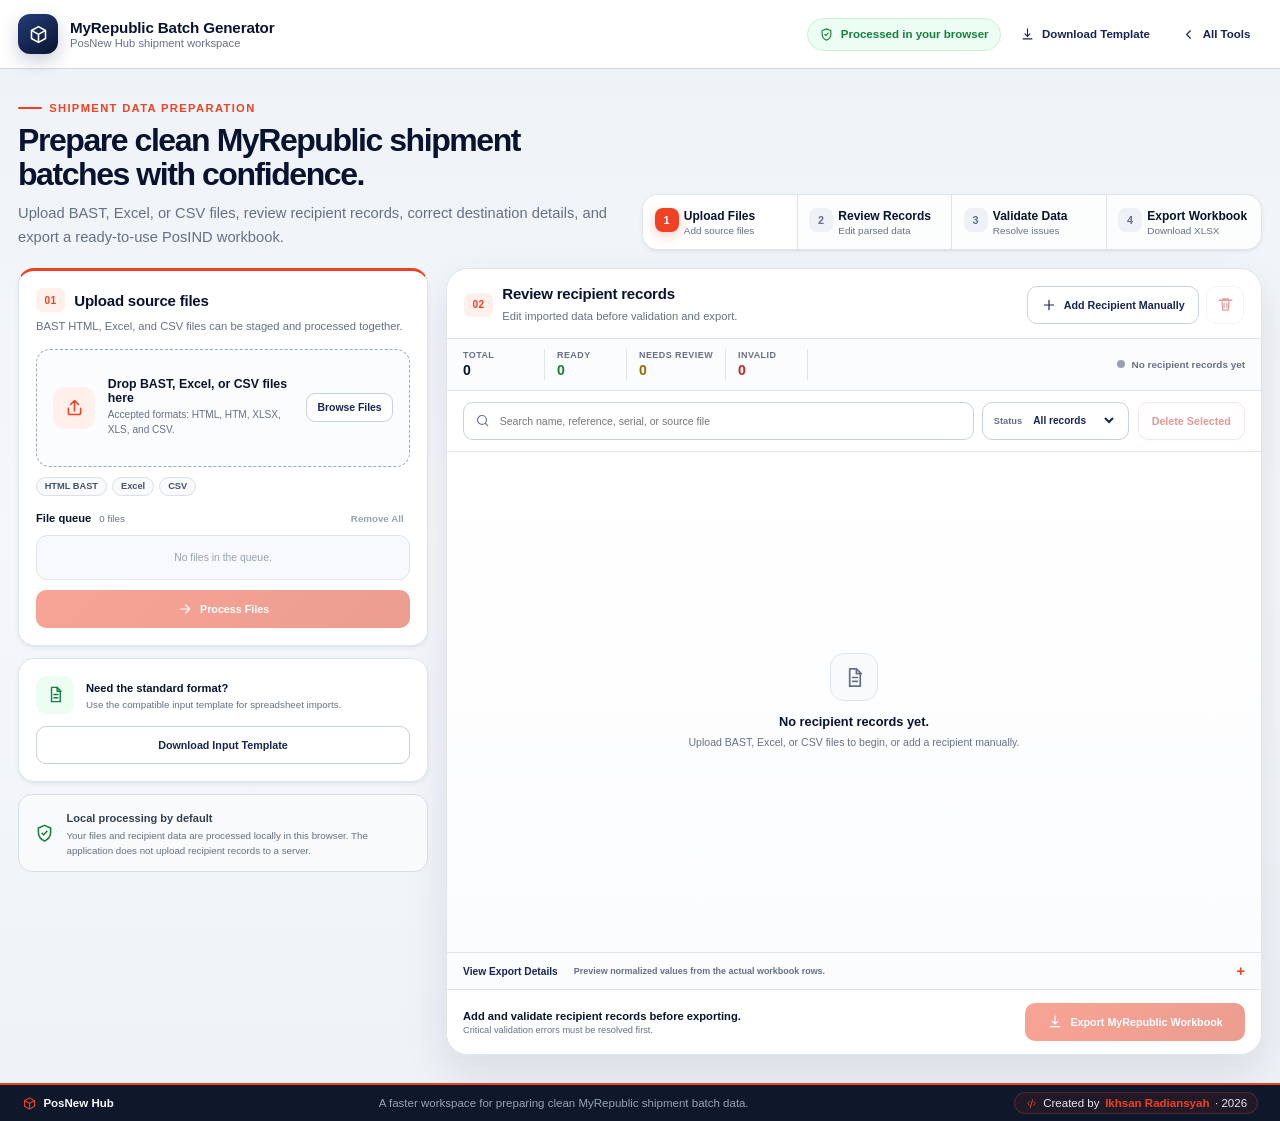
==== commit 740791ca: "push" ====
--- a/index.html
+++ b/index.html
@@ -1,547 +1,258 @@
-<!DOCTYPE html>
-<html lang="id">
-<head>
-    <meta charset="UTF-8">
-    <meta name="viewport" content="width=device-width, initial-scale=1.0">
-    <title>Pos Indonesia | MyRepublic Generator - KCU Batam by Ikhsan Radiansyah</title>
-    <link rel="icon" type="image/png" href="favicon-myrepublic.png">
-    <link rel="preconnect" href="https://fonts.googleapis.com">
-    <link rel="preconnect" href="https://fonts.gstatic.com" crossorigin>
-    <link href="https://fonts.googleapis.com/css2?family=Gantari:wght@300;400;700&family=Sora:wght@600;800&display=swap" rel="stylesheet">
-    
-    <link href="https://cdn.jsdelivr.net/npm/bootstrap@5.3.0/dist/css/bootstrap.min.css" rel="stylesheet">
-    <link href="https://cdn.jsdelivr.net/npm/select2@4.1.0-rc.0/dist/css/select2.min.css" rel="stylesheet" />
-    <link href="https://cdn.jsdelivr.net/npm/select2-bootstrap-5-theme@1.3.0/dist/select2-bootstrap-5-theme.min.css" rel="stylesheet" />
-    <link rel="stylesheet" href="https://cdnjs.cloudflare.com/ajax/libs/font-awesome/6.4.0/css/all.min.css">
-
-    <style>
-        :root {
-            --delft-blue: #1C2D5A; 
-            --cinnabar: #EF4123;   
-            --light-bg: #F5F7FA;
-        }
-
-        /* Struktur Body agar Footer selalu di bawah */
-        body { 
-            background-color: var(--light-bg); 
-            font-family: 'Gantari', sans-serif; 
-            color: var(--delft-blue);
-            display: flex;
-            flex-direction: column;
-            min-height: 100vh;
-            margin: 0;
-        }
-
-        .navbar-brand-custom {
-            background: white;
-            padding: 15px 40px;
-            box-shadow: 0 2px 10px rgba(0,0,0,0.05);
-        }
-
-        .logo-img { height: 50px; width: auto; object-fit: contain; }
-
-        h2, h5 { font-family: 'Sora', sans-serif; font-weight: 800; }
-        
-        .header-section {
-            background: linear-gradient(135deg, var(--delft-blue) 0%, #2a4385 100%);
-            color: white;
-            padding: 40px 0;
-            margin-bottom: 30px;
-            border-bottom: 5px solid var(--cinnabar);
-        }
-
-        .upload-container {
-            background: white;
-            border-radius: 20px;
-            padding: 20px;
-            box-shadow: 0 8px 20px rgba(0,0,0,0.06);
-            margin-bottom: 30px;
-        }
-
-        #drop-zone {
-            border: 3px dashed #cbd5e0;
-            border-radius: 15px;
-            padding: 40px;
-            text-align: center;
-            transition: all 0.3s;
-            cursor: pointer;
-        }
-        #drop-zone:hover, #drop-zone.dragover {
-            border-color: var(--cinnabar);
-            background: rgba(239, 65, 35, 0.05);
-        }
-        #drop-zone i { font-size: 50px; color: var(--cinnabar); margin-bottom: 15px; }
-
-        /* Area Staging File */
-        #staging-area {
-            background: #f8fafc;
-            border-radius: 15px;
-            padding: 20px;
-            margin-top: 20px;
-            border: 1px solid #e2e8f0;
-        }
-        .list-group-item {
-            border-radius: 8px !important;
-            margin-bottom: 5px;
-            border: 1px solid #e2e8f0;
-            background: white;
-        }
-        .btn-remove-file:hover { color: #dc3545 !important; transform: scale(1.1); }
-
-        .template-download-area {
-            text-align: center;
-            padding-top: 15px;
-            border-top: 1px solid #edf2f7;
-            margin-top: 15px;
-        }
-
-        .card { 
-            border-radius: 15px; 
-            border: none; 
-            box-shadow: 0 8px 20px rgba(0,0,0,0.06); 
-            margin-bottom: 25px;
-            border-left: 5px solid var(--cinnabar);
-        }
-
-        .form-label { font-weight: 700; font-size: 0.85rem; color: var(--delft-blue); text-transform: uppercase; }
-
-        .btn-pos { 
-            background-color: var(--cinnabar); color: white; border: none; 
-            font-family: 'Sora', sans-serif; font-weight: 600; padding: 12px 30px;
-            transition: 0.3s;
-        }
-        .btn-pos:hover { background-color: #d6361a; color: white; transform: translateY(-2px); }
-        
-        .btn-outline-pos {
-            border: 2px solid var(--delft-blue); color: var(--delft-blue); font-weight: 600;
-        }
-
-        .sticky-footer-btn {
-            position: sticky; bottom: 0; background: rgba(255, 255, 255, 0.9);
-            backdrop-filter: blur(10px); padding: 20px 0; border-top: 1px solid #eee; z-index: 1000;
-        }
-
-        /* DASHBOARD FOOTER (UNIVERSAL & MUTLAK 1 BARIS) */
-        .dashboard-footer {
-            width: 100%;
-            box-sizing: border-box;
-            background-color: #0f172a;
-            border-top: 3px solid var(--cinnabar);
-            display: flex;
-            justify-content: space-between;
-            align-items: center;
-            padding: 0 24px;
-            margin-top: auto;
-            font-family: 'Gantari', 'Segoe UI', sans-serif;
-            z-index: 20;
-            height: 60px; /* Mengunci tinggi agar mutlak 1 baris */
-            overflow: hidden;
-        }
-        .footer-brand {
-            display: flex; align-items: center; gap: 8px;
-            color: #f8fafc; font-weight: 700; font-size: 0.95rem; letter-spacing: 0.5px;
-            white-space: nowrap; font-family: 'Sora', sans-serif;
-        }
-        .footer-desc { 
-            color: #94a3b8; font-size: 0.8rem; margin: 0 15px; 
-            white-space: nowrap; overflow: hidden; text-overflow: ellipsis;
-            text-align: center; flex: 1;
-        }
-        .footer-creator-badge {
-            display: inline-flex; align-items: center; gap: 6px;
-            background: rgba(239, 65, 35, 0.1); border: 1px solid rgba(239, 65, 35, 0.2);
-            padding: 5px 14px; border-radius: 20px; color: #e2e8f0; font-size: 0.75rem;
-            white-space: nowrap; transition: all 0.3s ease;
-        }
-        .footer-creator-badge:hover { 
-            background: rgba(239, 65, 35, 0.2); border-color: rgba(239, 65, 35, 0.5); 
-        }
-        .footer-creator-badge strong { color: var(--cinnabar); font-weight: 600; }
-
-        /* Responsif Mobile */
-        @media (max-width: 850px) {
-            .dashboard-footer { 
-                flex-direction: column; justify-content: center; gap: 8px; 
-                padding: 15px; height: auto; 
-            }
-            .footer-desc { display: none; }
-        }
-    </style>
-</head>
-<body>
-
-<!-- Pembungkus Main Content agar dinamis menolak footer ke bawah -->
-<main class="flex-grow-1">
-    <div class="navbar-brand-custom">
-        <div class="container-fluid d-flex justify-content-between align-items-center">
-            <img src="https://upload.wikimedia.org/wikipedia/commons/thumb/9/90/Danantara_Indonesia_%28no_SW%29.svg/960px-Danantara_Indonesia_%28no_SW%29.svg.png" class="logo-img" alt="Logo Danantara">
-            <img src="https://upload.wikimedia.org/wikipedia/commons/4/47/POSIND_2023_%28with_wordmark%29.svg" class="logo-img" alt="Logo Pos Indonesia">
-        </div>
-    </div>
-
-    <div class="header-section text-center">
-        <div class="container">
-            <h2>MYREPUBLIC BATCH GENERATOR</h2>
-            <p style="opacity: 0.9;">Corporate Sales Digital Tools - KCU Batam 29400</p>
-        </div>
-    </div>
-
-    <div class="container">
-        <div class="row justify-content-center">
-            <div class="col-lg-10">
-                
-                <div class="upload-container">
-                    <div id="drop-zone">
-                        <i class="fas fa-file-import"></i>
-                        <h4>DRAG & DROP FILE BAST SINI</h4>
-                        <p class="text-muted">Tarik file HTML (BAST) atau Excel (.xlsx) ke sini.</p>
-                        <input type="file" id="file-input" hidden accept=".xlsx, .xls, .csv, .htm, .html" multiple>
-                    </div>
-
-                    <div id="staging-area" style="display: none;">
-                        <div class="d-flex justify-content-between align-items-center mb-2">
-                            <h6 class="m-0 fw-bold" style="color: var(--delft-blue);">File Terpilih:</h6>
-                            <span class="badge bg-secondary rounded-pill" id="file-count">0</span>
-                        </div>
-                        <ul class="list-group mb-3" id="file-list">
-                            </ul>
-                        <button type="button" class="btn btn-success w-100 py-2" id="btn-process-files" style="font-weight: 700; border-radius: 10px;">
-                            <i class="fas fa-cogs me-2"></i> PROSES DATA SEKARANG
-                        </button>
-                    </div>
-
-                    <div class="template-download-area">
-                        <p class="mb-2 text-secondary small fw-bold">BELUM PUNYA FORMAT EXCEL-NYA?</p>
-                        <a href="https://raw.githubusercontent.com/newbieot/myrepublic/refs/heads/main/Template_Input_MyRepublic_KCU_Batam.xlsx" 
-                           class="btn btn-outline-dark btn-sm px-4" 
-                           style="border-radius: 30px;" 
-                           target="_blank"
-                           onclick="event.stopPropagation();">
-                            <i class="fas fa-download me-2 text-success"></i> UNDUH TEMPLATE STANDAR
-                        </a>
-                    </div>
-                </div>
-
-                <form id="formPengiriman">
-                    <div id="daftarPenerima"></div>
-
-                    <div class="sticky-footer-btn mb-4">
-                        <div class="container d-flex justify-content-between">
-                            <button type="button" class="btn btn-outline-pos px-4" onclick="tambahPenerima()">+ TAMBAH MANUAL</button>
-                            <button type="submit" class="btn btn-pos btn-lg px-5 shadow-sm">UNDUH EXCEL HASIL (.XLSX)</button>
-                        </div>
-                    </div>
-                </form>
-            </div>
-        </div>
-    </div>
-</main>
-
-<!-- FOOTER DASHBOARD MINIMALIS -->
-<footer class="dashboard-footer">
-    <div class="footer-brand">
-        <i data-lucide="layers" style="color: #EF4123; width: 18px; height: 18px;"></i>
-        PosNew Hub
-    </div>
-    <p class="footer-desc">Sistem utilitas ini dikembangkan secara independen untuk optimalisasi efisiensi layanan logistik B2B dan Ritel.</p>
-    <div class="footer-creator-badge">
-        <i data-lucide="code-2" style="color: #EF4123; width: 14px; height: 14px;"></i>
-        Inovasi oleh <strong>Ikhsan Radiansyah</strong> &copy; 2026
-    </div>
-</footer>
-
-<script src="https://unpkg.com/lucide@latest"></script>
-<script>
-    lucide.createIcons();
-</script>
-<script src="https://code.jquery.com/jquery-3.6.0.min.js"></script>
-<script src="https://cdn.jsdelivr.net/npm/select2@4.1.0-rc.0/dist/js/select2.min.js"></script>
-<script src="https://cdn.jsdelivr.net/npm/xlsx@0.18.5/dist/xlsx.full.min.js"></script>
-
-<script>
-    const rawDataKodepos = `Kode Pos,KOTA
-29400,BATAM
-10000,JAKARTAPUSAT
-11000,JAKARTABARAT
-12000,JAKARTASELATAN
-13000,JAKARTATIMUR
-14000,JAKARTAUTARA
-20000,MEDAN`;
-
-    let dataKota = [];
-    const barisCSV = rawDataKodepos.trim().split('\n');
-    for(let i = 1; i < barisCSV.length; i++) {
-        const kolom = barisCSV[i].split(',');
-        if(kolom.length >= 2) {
-            dataKota.push({ id: kolom[0].trim(), text: kolom[1].trim() });
-        }
-    }
-
-    let hitungPenerima = 0;
-    let antreanFile = []; 
-
-    function bersihkanTeks(teks) {
-        if (!teks) return "";
-        return teks.toString().replace(/[^a-zA-Z0-9\s]/g, "").toUpperCase();
-    }
-
-    function tambahPenerima(data = null) {
-        hitungPenerima++;
-        const idUnik = hitungPenerima;
-        const html = `
-            <div class="card p-4 item-penerima animate__animated animate__fadeInUp" id="card-${idUnik}">
-                <div class="d-flex justify-content-between align-items-center mb-3 border-bottom pb-2">
-                    <h5 class="m-0" style="color: var(--delft-blue)">DATA PAKET #${idUnik}</h5>
-                    <button type="button" class="btn btn-sm btn-outline-danger btn-hapus">HAPUS</button>
-                </div>
-                <div class="row">
-                    <div class="col-md-4 mb-3">
-                        <label class="form-label">S/N</label>
-                        <input type="text" class="form-control sn" value="${data ? data.sn : ''}" required>
-                    </div>
-                    <div class="col-md-4 mb-3">
-                        <label class="form-label">KODE PENGIRIMAN (REF NO)</label>
-                        <input type="text" class="form-control kode" value="${data ? data.ref : ''}" required>
-                    </div>
-                    <div class="col-md-4 mb-3">
-                        <label class="form-label">KOTA TUJUAN</label>
-                        <select class="form-select kota" required></select>
-                    </div>
-                    <div class="col-md-6 mb-3">
-                        <label class="form-label">NAMA PENERIMA</label>
-                        <input type="text" class="form-control nama" value="${data ? data.nama : ''}" required>
-                    </div>
-                    <div class="col-md-6 mb-3">
-                        <label class="form-label">NO HP PENERIMA</label>
-                        <input type="text" class="form-control hp" value="${data ? data.hp : ''}" required>
-                    </div>
-                    <div class="col-md-12 mb-3">
-                        <label class="form-label">ALAMAT LENGKAP PENERIMA</label>
-                        <textarea class="form-control alamat" rows="2" required>${data ? data.alamat : ''}</textarea>
-                    </div>
-                </div>
-            </div>
-        `;
-        
-        $('#daftarPenerima').append(html);
-        const elemenSelect = $(`#card-${idUnik} .kota`);
-        elemenSelect.select2({
-            theme: 'bootstrap-5',
-            data: dataKota,
-            placeholder: "Pilih Kota...",
-            width: '100%'
-        });
-
-        if(data && data.kota) {
-            const match = dataKota.find(k => k.text === data.kota.toUpperCase().replace(/\s/g, ''));
-            if(match) elemenSelect.val(match.id).trigger('change');
-            else elemenSelect.val('29400').trigger('change');
-        } else {
-            elemenSelect.val('29400').trigger('change');
-        }
-    }
-
-    const dropZone = document.getElementById('drop-zone');
-    const fileInput = document.getElementById('file-input');
-
-    dropZone.onclick = () => fileInput.click();
-    dropZone.ondragover = (e) => { e.preventDefault(); dropZone.classList.add('dragover'); };
-    dropZone.ondragleave = () => dropZone.classList.remove('dragover');
-    dropZone.ondrop = (e) => {
-        e.preventDefault();
-        dropZone.classList.remove('dragover');
-        tambahkanKeAntrean(e.dataTransfer.files);
-    };
-    fileInput.onchange = (e) => tambahkanKeAntrean(e.target.files);
-
-    function tambahkanKeAntrean(files) {
-        if (!files.length) return;
-        
-        Array.from(files).forEach(file => {
-            const isDuplicate = antreanFile.some(f => f.name === file.name && f.size === file.size);
-            if(!isDuplicate) {
-                antreanFile.push(file);
-            }
-        });
-        
-        renderAntrean();
-        fileInput.value = ''; 
-    }
-
-    function renderAntrean() {
-        const listEl = $('#file-list');
-        listEl.empty();
-        
-        if (antreanFile.length > 0) {
-            $('#staging-area').slideDown();
-            $('#file-count').text(antreanFile.length);
-            
-            antreanFile.forEach((file, index) => {
-                let icon = file.name.endsWith('.htm') || file.name.endsWith('.html') ? 'fa-globe text-primary' : 'fa-file-excel text-success';
-                listEl.append(`
-                    <li class="list-group-item d-flex justify-content-between align-items-center">
-                        <span class="text-truncate" style="max-width: 85%; font-size: 0.9rem;">
-                            <i class="fas ${icon} me-2"></i> ${file.name}
-                        </span>
-                        <button type="button" class="btn btn-sm btn-link text-secondary btn-remove-file p-0" onclick="hapusFile(${index})">
-                            <i class="fas fa-times-circle fs-5 text-danger"></i>
-                        </button>
-                    </li>
-                `);
-            });
-        } else {
-            $('#staging-area').slideUp();
-        }
-    }
-
-    window.hapusFile = function(index) {
-        antreanFile.splice(index, 1);
-        renderAntrean();
-    };
-
-    $('#btn-process-files').on('click', function() {
-        if(antreanFile.length === 0) return;
-
-        const filesToProcess = [...antreanFile];
-        antreanFile = []; 
-        renderAntrean();  
-
-        filesToProcess.forEach(file => {
-            const fileName = file.name.toLowerCase();
-
-            if (fileName.endsWith('.htm') || fileName.endsWith('.html')) {
-                const reader = new FileReader();
-                reader.onload = (e) => {
-                    const htmlContent = e.target.result;
-                    const parser = new DOMParser();
-                    const doc = parser.parseFromString(htmlContent, 'text/html');
-
-                    try {
-                        let nama = "", hp = "", alamat = "", noDO = "", sn = "";
-
-                        const topDiv = doc.querySelector('table.t02 tr td div');
-                        if (topDiv) {
-                            const lines = topDiv.innerHTML.split(/<br\s*\/?>/i);
-                            if (lines.length >= 3) {
-                                nama = lines[0].replace(/<[^>]*>?/gm, '').trim(); 
-                                hp = lines[1].trim();
-                                alamat = lines[2].trim();
-                            }
-                        }
-
-                        const tdsT03 = doc.querySelectorAll('#t03 td');
-                        for (let i = 0; i < tdsT03.length; i++) {
-                            if (tdsT03[i].innerText.includes('No. DO')) {
-                                noDO = tdsT03[i + 1].innerText.replace(':', '').trim();
-                                break;
-                            }
-                        }
-
-                        const t04Rows = doc.querySelectorAll('#t04 tr');
-                        let snList = [];
-                        for (let i = 2; i < t04Rows.length; i++) {
-                            const tds = t04Rows[i].querySelectorAll('td');
-                            if (tds.length >= 5) {
-                                snList.push(tds[4].innerText.trim());
-                            }
-                        }
-                        sn = snList.join(', ');
-
-                        tambahPenerima({ sn: sn, ref: noDO, nama: nama, hp: hp, alamat: alamat, kota: 'BATAM' });
-
-                    } catch (error) { console.error("Gagal membaca HTML:", error); }
-                };
-                reader.readAsText(file);
-            } 
-            else if (fileName.endsWith('.xlsx') || fileName.endsWith('.xls') || fileName.endsWith('.csv')) {
-                const reader = new FileReader();
-                reader.onload = (e) => {
-                    const data = new Uint8Array(e.target.result);
-                    const workbook = XLSX.read(data, { type: 'array' });
-                    const sheet = workbook.Sheets[workbook.SheetNames[0]];
-                    const json = XLSX.utils.sheet_to_json(sheet);
-
-                    json.forEach(row => {
-                        tambahPenerima({
-                            sn: row['S/N'] || row['sn'] || '',
-                            ref: row['Ref No'] || row['ref_no'] || '',
-                            nama: row['Nama Penerima'] || row['penerima'] || '',
-                            hp: row['No HP'] || row['phone'] || '',
-                            alamat: row['Alamat'] || row['address'] || '',
-                            kota: row['Kota'] || row['city'] || 'BATAM'
-                        });
-                    });
-                };
-                reader.readAsArrayBuffer(file);
-            }
-        });
-    });
-
-    $(document).ready(function() {
-        $(document).on('click', '.btn-hapus', function() { $(this).closest('.item-penerima').remove(); });
-
-        $('#formPengiriman').on('submit', function(e) {
-            e.preventDefault();
-            const barisData = [];
-            $('.item-penerima').each(function(index) {
-                const sn = bersihkanTeks($(this).find('.sn').val());
-                const kode = bersihkanTeks($(this).find('.kode').val());
-                const nama = bersihkanTeks($(this).find('.nama').val());
-                const hp = $(this).find('.hp').val().replace(/[^0-9]/g, ""); 
-                const alamat = bersihkanTeks($(this).find('.alamat').val());
-                const zoneCode = $(this).find('.kota').val();
-                
-                let zipCode = zoneCode;
-                if (zipCode && zipCode.endsWith("00")) zipCode = zipCode.slice(0, -2) + "11";
-
-                barisData.push({
-                    "connote_code": index + 1,
-                    "customer_code": "WSREPUBLIC02130B",
-                    "origin_data_customer_name": "WH KCU BATAM",
-                    "origin_data_customer_phone": "0778462033",
-                    "origin_data_customer_address": sn + " BATAM",
-                    "origin_data_customer_zip_code": 29411,
-                    "origin_data_zone_code": 29400,
-                    "destination_data_customer_name": nama,
-                    "destination_data_customer_phone": hp,
-                    "destination_data_customer_address": alamat,
-                    "destination_data_customer_zip_code": zipCode,
-                    "destination_data_zone_code": zoneCode,
-                    "service_code": "PKH",
-                    "connote_sub_service_code": 913926,
-                    "koli_data_koli_description": kode,
-                    "koli_data_koli_weight": 1,
-                    "koli_data_koli_width": 16,
-                    "koli_data_koli_height": 6,
-                    "koli_data_koli_length": 30,
-                    "transaction_payment_type_name": "INVOICE",
-                    "instruksi_pengiriman": "Tolong diantar dengan baik",
-                    "harga_barang": 0,
-                    "ref_no": kode,
-                    "Jenis_Barang": "Paket",
-                    "statusRetur": "Kembali ke pengirim"
-                });
-            });
-
-            const headerExcel = [
-                "connote_code", "customer_code", "origin_data_customer_name", "origin_data_customer_phone", 
-                "origin_data_customer_address", "origin_data_customer_zip_code", "origin_data_zone_code", 
-                "destination_data_customer_name", "destination_data_customer_phone", "destination_data_customer_address", 
-                "destination_data_customer_zip_code", "destination_data_zone_code", "service_code", 
-                "connote_sub_service_code", "koli_data_koli_description", "koli_data_koli_weight", 
-                "koli_data_koli_width", "koli_data_koli_height", "koli_data_koli_length", "transaction_payment_type_name", 
-                "instruksi_pengiriman", "harga_barang", "ref_no", "Jenis_Barang", "statusRetur", "INS"
-            ];
-
-            const worksheet = XLSX.utils.json_to_sheet(barisData, { header: headerExcel });
-            const wscols = headerExcel.map(key => ({ wch: 25 }));
-            worksheet['!cols'] = wscols;
-
-            const workbook = XLSX.utils.book_new();
-            XLSX.utils.book_append_sheet(workbook, worksheet, "Sheet1");
-            XLSX.writeFile(workbook, `MyRepublic_Pos_Batam_Batch.xlsx`);
-        });
-    });
-</script>
-</body>
-</html>
+<!doctype html>
+<html lang="en">
+<head>
+  <meta charset="utf-8">
+  <meta name="viewport" content="width=device-width,initial-scale=1,viewport-fit=cover">
+  <title>MyRepublic Shipment Batch Generator | PosNew Hub</title>
+  <meta name="description" content="Convert MyRepublic BAST, Excel, and CSV recipient data into a clean, validated PosIND bulk-upload workbook.">
+  <meta name="author" content="Ikhsan Radiansyah">
+  <meta name="theme-color" content="#172554">
+  <meta name="color-scheme" content="light">
+  <link rel="canonical" href="https://myrep.posnew.com/">
+  <link rel="icon" href="/favicon.svg" type="image/svg+xml">
+  <link rel="icon" href="/favicon-32x32.png" sizes="32x32" type="image/png">
+  <link rel="apple-touch-icon" href="/apple-touch-icon.png">
+  <link rel="manifest" href="/site.webmanifest">
+
+  <meta property="og:type" content="website">
+  <meta property="og:site_name" content="PosNew Hub">
+  <meta property="og:title" content="MyRepublic Shipment Batch Generator | PosNew Hub">
+  <meta property="og:description" content="Prepare clean, validated MyRepublic shipment data for PosIND bulk upload.">
+  <meta property="og:url" content="https://myrep.posnew.com/">
+  <meta property="og:image" content="https://myrep.posnew.com/og-cover.png">
+  <meta name="twitter:card" content="summary_large_image">
+  <meta name="twitter:title" content="MyRepublic Shipment Batch Generator | PosNew Hub">
+  <meta name="twitter:description" content="Review, validate, and export MyRepublic shipment batches in one browser-based workspace.">
+  <meta name="twitter:image" content="https://myrep.posnew.com/og-cover.png">
+
+  <link rel="preconnect" href="https://cdn.sheetjs.com" crossorigin>
+  <link rel="stylesheet" href="/assets/css/app.css?v=20260728-1">
+  <script type="application/ld+json">
+  {"@context":"https://schema.org","@type":"SoftwareApplication","name":"MyRepublic Shipment Batch Generator","applicationCategory":"BusinessApplication","operatingSystem":"Web","url":"https://myrep.posnew.com/","description":"Browser-based workspace for converting MyRepublic BAST, Excel, and CSV recipient data into a validated PosIND bulk-upload workbook.","author":{"@type":"Person","name":"Ikhsan Radiansyah","url":"https://posnew.com/about-me.html"}}
+  </script>
+</head>
+<body>
+  <a class="skip-link" href="#workspace">Skip to workspace</a>
+
+  <header class="app-header">
+    <div class="header-inner">
+      <a class="brand" href="https://posnew.com/" aria-label="Open PosNew Hub">
+        <span class="brand-mark" aria-hidden="true">
+          <svg viewBox="0 0 24 24"><path d="M4 7.4 12 3l8 4.4v9.2L12 21l-8-4.4V7.4Z"/><path d="m4.5 7.6 7.5 4.2 7.5-4.2M12 12v8.2"/></svg>
+        </span>
+        <span><strong>MyRepublic Batch Generator</strong><small>PosNew Hub shipment workspace</small></span>
+      </a>
+      <nav class="header-actions" aria-label="Utility links">
+        <span class="privacy-pill" title="No recipient data is uploaded by this application">
+          <svg viewBox="0 0 24 24" aria-hidden="true"><path d="M12 3 5 6v5c0 4.7 2.8 8.2 7 10 4.2-1.8 7-5.3 7-10V6l-7-3Z"/><path d="m9.2 12 1.8 1.8 3.8-4"/></svg>
+          Processed in your browser
+        </span>
+        <a class="header-link" href="/Template_Input_MyRepublic_KCU_Batam.xlsx" download>
+          <svg viewBox="0 0 24 24" aria-hidden="true"><path d="M12 3v12m0 0 4-4m-4 4-4-4"/><path d="M5 19h14"/></svg>
+          Download Template
+        </a>
+        <a class="header-link header-link--compact" href="https://posnew.com/">
+          <svg viewBox="0 0 24 24" aria-hidden="true"><path d="m15 18-6-6 6-6"/></svg>
+          All Tools
+        </a>
+      </nav>
+    </div>
+  </header>
+
+  <main id="workspace" class="app-main">
+    <section class="intro-shell" aria-labelledby="pageTitle">
+      <div class="intro-copy">
+        <span class="eyebrow">Shipment data preparation</span>
+        <h1 id="pageTitle">Prepare clean MyRepublic shipment batches with confidence.</h1>
+        <p>Upload BAST, Excel, or CSV files, review recipient records, correct destination details, and export a ready-to-use PosIND workbook.</p>
+      </div>
+      <ol class="workflow-steps" aria-label="Shipment preparation workflow">
+        <li class="workflow-step is-active" data-step="1"><span>1</span><strong>Upload Files</strong><small>Add source files</small></li>
+        <li class="workflow-step" data-step="2"><span>2</span><strong>Review Records</strong><small>Edit parsed data</small></li>
+        <li class="workflow-step" data-step="3"><span>3</span><strong>Validate Data</strong><small>Resolve issues</small></li>
+        <li class="workflow-step" data-step="4"><span>4</span><strong>Export Workbook</strong><small>Download XLSX</small></li>
+      </ol>
+    </section>
+
+    <section class="workspace-grid" aria-label="MyRepublic shipment batch workspace">
+      <aside class="upload-column" aria-label="File upload and processing">
+        <section class="panel-card upload-card">
+          <div class="panel-heading">
+            <div><span class="section-index">01</span><h2>Upload source files</h2></div>
+            <p>BAST HTML, Excel, and CSV files can be staged and processed together.</p>
+          </div>
+
+          <button class="dropzone-area" id="dropzone" type="button" aria-describedby="uploadHelp">
+            <span class="dropzone-icon" aria-hidden="true"><svg viewBox="0 0 24 24"><path d="M12 16V4m0 0L7.5 8.5M12 4l4.5 4.5"/><path d="M5 13v5a2 2 0 0 0 2 2h10a2 2 0 0 0 2-2v-5"/></svg></span>
+            <span class="dropzone-copy"><strong>Drop BAST, Excel, or CSV files here</strong><small id="uploadHelp">Accepted formats: HTML, HTM, XLSX, XLS, and CSV.</small></span>
+            <span class="browse-chip">Browse Files</span>
+          </button>
+          <input id="fileInput" type="file" accept=".html,.htm,.xlsx,.xls,.csv" multiple hidden>
+
+          <div class="format-chips" aria-label="Supported file formats">
+            <span>HTML BAST</span><span>Excel</span><span>CSV</span>
+          </div>
+
+          <div class="queue-heading">
+            <div><strong>File queue</strong><span id="queueCount">0 files</span></div>
+            <button id="removeAllFiles" class="text-button" type="button" disabled>Remove All</button>
+          </div>
+          <div id="fileQueue" class="file-queue" aria-live="polite">
+            <div class="queue-empty">No files in the queue.</div>
+          </div>
+
+          <button id="processFiles" class="button button--primary button--wide" type="button" disabled>
+            <svg viewBox="0 0 24 24" aria-hidden="true"><path d="M5 12h14M13 6l6 6-6 6"/></svg>
+            <span>Process Files</span>
+          </button>
+          <div class="progress-shell" id="progressShell" hidden>
+            <div class="progress-copy"><span id="progressLabel">Processing files…</span><strong id="progressValue">0%</strong></div>
+            <div class="progress-track"><span id="progressBar"></span></div>
+          </div>
+        </section>
+
+        <section class="panel-card template-card">
+          <div class="template-icon" aria-hidden="true"><svg viewBox="0 0 24 24"><path d="M7 3h7l4 4v14H7z"/><path d="M14 3v5h5M10 12h5m-5 4h5"/></svg></div>
+          <div><strong>Need the standard format?</strong><p>Use the compatible input template for spreadsheet imports.</p></div>
+          <a class="button button--secondary" href="/Template_Input_MyRepublic_KCU_Batam.xlsx" download>Download Input Template</a>
+        </section>
+
+        <section class="privacy-note">
+          <svg viewBox="0 0 24 24" aria-hidden="true"><path d="M12 3 5 6v5c0 4.7 2.8 8.2 7 10 4.2-1.8 7-5.3 7-10V6l-7-3Z"/><path d="m9.2 12 1.8 1.8 3.8-4"/></svg>
+          <div><strong>Local processing by default</strong><p>Your files and recipient data are processed locally in this browser. The application does not upload recipient records to a server.</p></div>
+        </section>
+      </aside>
+
+      <section class="review-column" aria-label="Recipient review, validation, and export">
+        <section class="review-card" id="reviewCard">
+          <div class="review-toolbar">
+            <div class="review-title">
+              <span class="section-index">02</span>
+              <div><h2>Review recipient records</h2><p>Edit imported data before validation and export.</p></div>
+            </div>
+            <div class="review-actions">
+              <button id="addManual" class="button button--secondary" type="button">
+                <svg viewBox="0 0 24 24" aria-hidden="true"><path d="M12 5v14M5 12h14"/></svg>
+                Add Recipient Manually
+              </button>
+              <button id="clearWorkspace" class="icon-button" type="button" title="Clear workspace" aria-label="Clear workspace" disabled>
+                <svg viewBox="0 0 24 24" aria-hidden="true"><path d="M3 6h18M8 6V4h8v2m-9 0 1 14h8l1-14M10 10v6m4-6v6"/></svg>
+              </button>
+            </div>
+          </div>
+
+          <div class="summary-strip" aria-label="Validation summary">
+            <div class="summary-item"><span>Total</span><strong id="totalCount">0</strong></div>
+            <div class="summary-item summary-item--ready"><span>Ready</span><strong id="readyCount">0</strong></div>
+            <div class="summary-item summary-item--review"><span>Needs Review</span><strong id="reviewCount">0</strong></div>
+            <div class="summary-item summary-item--invalid"><span>Invalid</span><strong id="invalidCount">0</strong></div>
+            <div class="workspace-status" id="workspaceStatus"><span class="status-dot"></span>No recipient records yet</div>
+          </div>
+
+          <div class="table-tools">
+            <label class="search-field" for="recordSearch">
+              <svg viewBox="0 0 24 24" aria-hidden="true"><circle cx="11" cy="11" r="7"/><path d="m20 20-4-4"/></svg>
+              <input id="recordSearch" type="search" placeholder="Search name, reference, serial, or source file">
+            </label>
+            <label class="filter-field" for="statusFilter"><span>Status</span><select id="statusFilter"><option value="all">All records</option><option value="ready">Ready</option><option value="review">Needs Review</option><option value="incomplete">Incomplete</option><option value="invalid">Invalid</option></select></label>
+            <button id="deleteSelected" class="button button--danger-ghost" type="button" disabled>Delete Selected</button>
+          </div>
+
+          <div class="record-region" id="recordRegion" role="region" aria-label="Editable recipient records" tabindex="0">
+            <div class="records-empty" id="recordsEmpty">
+              <span class="empty-icon" aria-hidden="true"><svg viewBox="0 0 24 24"><path d="M7 3h7l4 4v14H7z"/><path d="M14 3v5h5M10 12h5m-5 4h5"/></svg></span>
+              <strong>No recipient records yet.</strong>
+              <p>Upload BAST, Excel, or CSV files to begin, or add a recipient manually.</p>
+            </div>
+            <table id="recordsTable" hidden>
+              <thead>
+                <tr>
+                  <th class="select-cell"><input id="selectAll" type="checkbox" aria-label="Select all visible records"></th>
+                  <th>#</th>
+                  <th>Status</th>
+                  <th>Source</th>
+                  <th>Serial Number</th>
+                  <th>Shipping Reference / DO Number</th>
+                  <th>Recipient Name</th>
+                  <th>Phone</th>
+                  <th>Address</th>
+                  <th>Destination City</th>
+                  <th>Postcode</th>
+                  <th>Actions</th>
+                </tr>
+              </thead>
+              <tbody></tbody>
+            </table>
+          </div>
+
+          <details class="export-preview" id="exportPreview">
+            <summary><span>View Export Details</span><small>Preview normalized values from the actual workbook rows.</small></summary>
+            <div class="preview-table-wrap">
+              <table id="previewTable">
+                <thead><tr><th>#</th><th>Recipient</th><th>Phone</th><th>Address</th><th>Postcode</th><th>Zone</th><th>Reference</th><th>Serial</th></tr></thead>
+                <tbody><tr><td colspan="8">Add recipient records to view export details.</td></tr></tbody>
+              </table>
+            </div>
+          </details>
+
+          <div class="export-bar">
+            <div class="export-copy"><strong id="exportTitle">Add and validate recipient records before exporting.</strong><span id="exportHint">Critical validation errors must be resolved first.</span></div>
+            <button id="exportButton" class="button button--primary" type="button" disabled>
+              <svg viewBox="0 0 24 24" aria-hidden="true"><path d="M12 3v12m0 0 4-4m-4 4-4-4"/><path d="M5 19h14"/></svg>
+              Export MyRepublic Workbook
+            </button>
+          </div>
+        </section>
+      </section>
+    </section>
+  </main>
+
+  <datalist id="cityOptions">
+    <option value="BATAM" label="29400"></option>
+    <option value="JAKARTAPUSAT" label="10000"></option>
+    <option value="JAKARTABARAT" label="11000"></option>
+    <option value="JAKARTASELATAN" label="12000"></option>
+    <option value="JAKARTATIMUR" label="13000"></option>
+    <option value="JAKARTAUTARA" label="14000"></option>
+    <option value="MEDAN" label="20000"></option>
+  </datalist>
+
+  <dialog class="export-dialog" id="exportDialog" aria-labelledby="exportDialogTitle">
+    <form method="dialog">
+      <div class="dialog-icon" aria-hidden="true"><svg viewBox="0 0 24 24"><path d="M12 3v12m0 0 4-4m-4 4-4-4"/><path d="M5 19h14"/></svg></div>
+      <div class="dialog-heading"><span>Export confirmation</span><h2 id="exportDialogTitle">Your workbook is ready.</h2><p>Review the batch summary before downloading.</p></div>
+      <dl class="export-summary">
+        <div><dt>Recipient records</dt><dd id="dialogTotal">0</dd></div>
+        <div><dt>Valid records</dt><dd id="dialogValid">0</dd></div>
+        <div><dt>Warning records</dt><dd id="dialogWarnings">0</dd></div>
+        <div><dt>Output filename</dt><dd>MyRepublic_Pos_Batam_Batch.xlsx</dd></div>
+        <div><dt>File type</dt><dd>Microsoft Excel (.xlsx)</dd></div>
+        <div><dt>Destination summary</dt><dd id="dialogDestinations">—</dd></div>
+      </dl>
+      <div class="dialog-actions"><button class="button button--secondary" value="cancel">Cancel</button><button id="confirmExport" class="button button--primary" value="default" type="button">Download Workbook</button></div>
+    </form>
+  </dialog>
+
+  <div class="toast-region" id="toastRegion" aria-live="assertive" aria-atomic="true"></div>
+  <div class="sr-only" id="liveRegion" aria-live="polite"></div>
+
+  <footer class="dashboard-footer">
+    <a class="footer-brand" href="https://posnew.com/" aria-label="Open PosNew Hub">
+      <svg viewBox="0 0 24 24" aria-hidden="true"><path d="M4 7.5 12 3l8 4.5v9L12 21l-8-4.5v-9Z"/><path d="m4.5 7.5 7.5 4.2 7.5-4.2M12 12v8.2"/></svg>
+      PosNew Hub
+    </a>
+    <p class="footer-desc">A faster workspace for preparing clean MyRepublic shipment batch data.</p>
+    <a class="footer-creator-badge" href="https://posnew.com/about-me.html">
+      <svg viewBox="0 0 24 24" aria-hidden="true"><path d="m8 9-3 3 3 3M16 9l3 3-3 3M14 5l-4 14"/></svg>
+      Created by <strong>Ikhsan Radiansyah</strong> · 2026
+    </a>
+  </footer>
+
+  <noscript><div class="noscript-message">JavaScript must be enabled to use the MyRepublic Shipment Batch Generator.</div></noscript>
+  <script src="https://cdn.sheetjs.com/xlsx-0.20.3/package/dist/xlsx.full.min.js" defer></script>
+  <script src="/assets/js/parser.js?v=20260728-1" defer></script>
+  <script src="/assets/js/validation.js?v=20260728-1" defer></script>
+  <script src="/assets/js/export.js?v=20260728-1" defer></script>
+  <script src="/assets/js/app.js?v=20260728-1" defer></script>
+</body>
+</html>
--- a/assets/css/app.css
+++ b/assets/css/app.css
@@ -0,0 +1,56 @@
+:root{
+  --navy-950:#08142f;--navy-900:#101f46;--navy-800:#172554;--navy-700:#243c78;
+  --orange:#ef4123;--orange-dark:#d63418;--orange-soft:#fff0ec;
+  --ink:#101828;--muted:#667085;--muted-2:#98a2b3;--surface:#fff;--surface-soft:#f7f9fc;
+  --line:#dfe5ef;--line-strong:#c7d0df;--success:#15803d;--success-soft:#ecfdf3;
+  --warning:#9a6700;--warning-soft:#fff8e1;--danger:#c62828;--danger-soft:#fff1f1;
+  --info:#2457a7;--info-soft:#eef4ff;--shadow-sm:0 1px 2px rgba(16,24,40,.04),0 2px 5px rgba(16,24,40,.05);
+  --shadow-md:0 18px 45px rgba(15,23,42,.10);--radius-sm:10px;--radius-md:16px;--radius-lg:22px;
+}
+*{box-sizing:border-box}
+[hidden]{display:none!important}
+html{scroll-behavior:smooth}
+body{margin:0;min-height:100vh;display:flex;flex-direction:column;color:var(--ink);background:linear-gradient(180deg,#eef2f7 0,#f5f7fa 48%,#eef2f7 100%);font-family:Inter,ui-sans-serif,-apple-system,BlinkMacSystemFont,"Segoe UI",Roboto,Helvetica,Arial,sans-serif;-webkit-font-smoothing:antialiased}
+button,input,select,textarea{font:inherit}
+button,a{-webkit-tap-highlight-color:transparent}
+button{border:0}
+a{color:inherit}
+svg{display:block;fill:none;stroke:currentColor;stroke-width:1.8;stroke-linecap:round;stroke-linejoin:round}
+.sr-only{position:absolute!important;width:1px!important;height:1px!important;padding:0!important;margin:-1px!important;overflow:hidden!important;clip:rect(0,0,0,0)!important;white-space:nowrap!important;border:0!important}
+.skip-link{position:fixed;left:1rem;top:-5rem;z-index:10000;padding:.75rem 1rem;border-radius:10px;color:#fff;background:var(--navy-900);text-decoration:none;font-weight:800;transition:top .2s ease}.skip-link:focus{top:1rem}
+
+.app-header{position:sticky;top:0;z-index:100;border-bottom:1px solid rgba(206,214,226,.9);background:rgba(255,255,255,.95);backdrop-filter:blur(18px)}
+.header-inner{width:min(1580px,calc(100% - 36px));height:68px;margin:auto;display:flex;align-items:center;justify-content:space-between;gap:1rem}
+.brand{display:inline-flex;align-items:center;gap:.75rem;min-width:0;text-decoration:none}.brand-mark{width:40px;height:40px;display:grid;place-items:center;flex:0 0 auto;border-radius:12px;color:#fff;background:linear-gradient(145deg,var(--navy-700),var(--navy-950));box-shadow:0 7px 18px rgba(23,37,84,.22)}.brand-mark svg{width:21px}.brand>span:last-child{display:flex;flex-direction:column;min-width:0}.brand strong{overflow:hidden;color:var(--navy-950);font-size:.95rem;letter-spacing:-.01em;text-overflow:ellipsis;white-space:nowrap}.brand small{margin-top:.1rem;color:var(--muted);font-size:.7rem;white-space:nowrap}
+.header-actions{display:flex;align-items:center;gap:.5rem}.privacy-pill,.header-link{display:inline-flex;align-items:center;gap:.42rem;border-radius:999px;font-size:.72rem;font-weight:760;white-space:nowrap}.privacy-pill{padding:.5rem .7rem;color:var(--success);background:var(--success-soft);border:1px solid #c8f0d6}.privacy-pill svg,.header-link svg{width:15px}.header-link{padding:.55rem .72rem;color:var(--navy-800);text-decoration:none;transition:background .2s ease,color .2s ease}.header-link:hover{color:var(--orange);background:var(--orange-soft)}
+
+.app-main{width:min(1580px,calc(100% - 36px));margin:0 auto;padding:26px 0 28px;flex:1}.intro-shell{display:grid;grid-template-columns:minmax(0,1fr) minmax(620px,.95fr);gap:2rem;align-items:end;margin-bottom:18px}.intro-copy{max-width:730px}.eyebrow{display:inline-flex;align-items:center;gap:.45rem;margin-bottom:.55rem;color:var(--orange);font-size:.7rem;font-weight:850;letter-spacing:.12em;text-transform:uppercase}.eyebrow:before{content:"";width:24px;height:2px;border-radius:99px;background:var(--orange)}.intro-copy h1{margin:0;color:var(--navy-950);font-size:clamp(1.8rem,2.5vw,2.85rem);line-height:1.07;letter-spacing:-.045em}.intro-copy p{max-width:690px;margin:.7rem 0 0;color:var(--muted);font-size:.92rem;line-height:1.62}
+.workflow-steps{counter-reset:step;display:grid;grid-template-columns:repeat(4,1fr);margin:0;padding:0;overflow:hidden;border:1px solid var(--line);border-radius:16px;background:rgba(255,255,255,.8);box-shadow:var(--shadow-sm);list-style:none}.workflow-step{position:relative;min-width:0;padding:.85rem .72rem .8rem 2.55rem;border-right:1px solid var(--line);transition:background .2s ease}.workflow-step:last-child{border-right:0}.workflow-step>span{position:absolute;left:.72rem;top:.82rem;width:24px;height:24px;display:grid;place-items:center;border-radius:8px;color:var(--muted);background:#eef2f7;font-size:.68rem;font-weight:850}.workflow-step strong,.workflow-step small{display:block;overflow:hidden;text-overflow:ellipsis;white-space:nowrap}.workflow-step strong{color:var(--navy-950);font-size:.75rem}.workflow-step small{margin-top:.15rem;color:var(--muted);font-size:.62rem}.workflow-step.is-active{background:#fff}.workflow-step.is-active>span{color:#fff;background:var(--orange);box-shadow:0 4px 12px rgba(239,65,35,.25)}.workflow-step.is-complete>span{color:#fff;background:var(--success)}
+
+.workspace-grid{display:grid;grid-template-columns:minmax(340px,410px) minmax(0,1fr);gap:18px;align-items:start}.upload-column{position:sticky;top:86px;display:flex;flex-direction:column;gap:12px}.panel-card,.review-card{border:1px solid var(--line);background:var(--surface);box-shadow:var(--shadow-sm)}.panel-card{padding:17px;border-radius:var(--radius-md)}.upload-card{border-top:3px solid var(--orange)}.panel-heading{margin-bottom:14px}.panel-heading>div,.review-title{display:flex;align-items:center;gap:.58rem}.panel-heading h2,.review-title h2{margin:0;color:var(--navy-950);font-size:.94rem;letter-spacing:-.015em}.panel-heading p,.review-title p{margin:.35rem 0 0;color:var(--muted);font-size:.7rem;line-height:1.5}.section-index{display:inline-grid;place-items:center;min-width:29px;height:24px;padding:0 .4rem;border-radius:7px;color:var(--orange);background:var(--orange-soft);font-size:.63rem;font-weight:850;letter-spacing:.05em}
+.dropzone-area{width:100%;min-height:118px;display:grid;grid-template-columns:auto minmax(0,1fr) auto;align-items:center;gap:.8rem;padding:1rem;border:1.5px dashed #99a8be;border-radius:14px;color:var(--ink);background:#fbfcfe;text-align:left;cursor:pointer;transition:border-color .2s ease,background .2s ease,transform .2s ease}.dropzone-area:hover,.dropzone-area.dragover{border-color:var(--orange);background:var(--orange-soft);transform:translateY(-1px)}.dropzone-area:focus-visible{outline:3px solid rgba(29,52,112,.2);outline-offset:2px}.dropzone-icon{width:42px;height:42px;display:grid;place-items:center;border-radius:12px;color:var(--orange);background:var(--orange-soft)}.dropzone-icon svg{width:21px}.dropzone-copy{display:flex;flex-direction:column;min-width:0}.dropzone-copy strong{color:var(--navy-950);font-size:.77rem}.dropzone-copy small{margin-top:.18rem;color:var(--muted);font-size:.63rem;line-height:1.45}.browse-chip{padding:.48rem .65rem;border:1px solid var(--line-strong);border-radius:9px;color:var(--navy-800);background:#fff;font-size:.65rem;font-weight:800;white-space:nowrap}.format-chips{display:flex;gap:.35rem;margin:10px 0 12px}.format-chips span{padding:.24rem .48rem;border:1px solid #d9e0ea;border-radius:999px;color:#475467;background:#f8fafc;font-size:.58rem;font-weight:800}
+.queue-heading{display:flex;align-items:center;justify-content:space-between;margin-bottom:6px}.queue-heading>div{display:flex;gap:.5rem;align-items:baseline}.queue-heading strong{color:var(--navy-950);font-size:.7rem}.queue-heading span{color:var(--muted);font-size:.61rem}.text-button{padding:.3rem .4rem;border-radius:7px;color:var(--danger);background:transparent;font-size:.61rem;font-weight:800;cursor:pointer}.text-button:hover:not(:disabled){background:var(--danger-soft)}.text-button:disabled{color:var(--muted-2);cursor:not-allowed}
+.file-queue{max-height:238px;overflow:auto;border:1px solid var(--line);border-radius:11px;background:var(--surface-soft)}.queue-empty{padding:1rem;color:var(--muted-2);font-size:.65rem;text-align:center}.file-item{display:grid;grid-template-columns:auto minmax(0,1fr) auto;gap:.65rem;align-items:center;padding:.65rem .7rem;border-bottom:1px solid var(--line);background:#fff}.file-item:last-child{border-bottom:0}.file-icon{width:32px;height:32px;display:grid;place-items:center;border-radius:9px;color:var(--navy-700);background:var(--info-soft)}.file-icon svg{width:17px}.file-main{min-width:0}.file-name{display:block;overflow:hidden;color:#344054;font-size:.67rem;font-weight:760;text-overflow:ellipsis;white-space:nowrap}.file-meta{display:flex;gap:.4rem;margin-top:.18rem;color:var(--muted);font-size:.57rem}.file-actions{display:flex;align-items:center;gap:.35rem}.status-chip{display:inline-flex;align-items:center;gap:.28rem;padding:.22rem .42rem;border-radius:999px;font-size:.55rem;font-weight:850;white-space:nowrap}.status-chip:before{content:"";width:6px;height:6px;border-radius:50%;background:currentColor}.status-ready{color:var(--info);background:var(--info-soft)}.status-processing{color:var(--warning);background:var(--warning-soft)}.status-completed{color:var(--success);background:var(--success-soft)}.status-duplicate,.status-failed,.status-unsupported{color:var(--danger);background:var(--danger-soft)}.status-warning{color:var(--warning);background:var(--warning-soft)}.remove-file{width:28px;height:28px;display:grid;place-items:center;border-radius:8px;color:var(--danger);background:transparent;cursor:pointer}.remove-file:hover{background:var(--danger-soft)}.remove-file svg{width:15px}
+.button{min-height:38px;display:inline-flex;align-items:center;justify-content:center;gap:.45rem;padding:.58rem .82rem;border-radius:10px;font-size:.67rem;font-weight:820;text-decoration:none;cursor:pointer;transition:transform .18s ease,box-shadow .18s ease,background .18s ease,border-color .18s ease,color .18s ease}.button svg{width:16px}.button:focus-visible,.icon-button:focus-visible,.text-button:focus-visible,a:focus-visible,input:focus-visible,select:focus-visible,textarea:focus-visible,summary:focus-visible{outline:3px solid rgba(36,60,120,.18);outline-offset:2px}.button:disabled{opacity:.48;cursor:not-allowed;transform:none!important;box-shadow:none!important}.button--wide{width:100%;margin-top:10px}.button--primary{color:#fff;background:linear-gradient(135deg,var(--orange),var(--orange-dark));box-shadow:0 8px 20px rgba(239,65,35,.2)}.button--primary:hover:not(:disabled){transform:translateY(-1px);box-shadow:0 11px 24px rgba(239,65,35,.26)}.button--secondary{border:1px solid var(--line-strong);color:var(--navy-800);background:#fff}.button--secondary:hover:not(:disabled){border-color:#9faec3;background:#f8fafc}.button--danger-ghost{border:1px solid #f0c9c9;color:var(--danger);background:#fff}.button--danger-ghost:hover:not(:disabled){background:var(--danger-soft)}
+.progress-shell{margin-top:11px;padding:10px;border:1px solid var(--line);border-radius:10px;background:#fbfcfe}.progress-copy{display:flex;justify-content:space-between;margin-bottom:6px;color:var(--muted);font-size:.6rem}.progress-copy strong{color:var(--navy-800)}.progress-track{height:6px;overflow:hidden;border-radius:99px;background:#e9edf3}.progress-track span{display:block;width:0;height:100%;border-radius:inherit;background:linear-gradient(90deg,var(--orange),#ff7a61);transition:width .22s ease}
+.template-card{display:grid;grid-template-columns:auto minmax(0,1fr);gap:.75rem;align-items:center}.template-icon{width:38px;height:38px;display:grid;place-items:center;border-radius:11px;color:var(--success);background:var(--success-soft)}.template-icon svg{width:19px}.template-card>div:nth-child(2) strong{color:var(--navy-950);font-size:.7rem}.template-card p{margin:.18rem 0 0;color:var(--muted);font-size:.61rem;line-height:1.4}.template-card .button{grid-column:1/-1;width:100%}.privacy-note{display:flex;gap:.72rem;padding:13px 15px;border:1px solid #d5dce8;border-radius:14px;color:#344054;background:#f8fafc}.privacy-note svg{width:21px;flex:0 0 auto;color:var(--success)}.privacy-note strong{font-size:.69rem}.privacy-note p{margin:.2rem 0 0;color:var(--muted);font-size:.61rem;line-height:1.5}
+
+.review-column{min-width:0}.review-card{height:calc(100vh - 113px);min-height:650px;display:flex;flex-direction:column;overflow:hidden;border-radius:var(--radius-lg);box-shadow:var(--shadow-md)}.review-toolbar{display:flex;align-items:center;justify-content:space-between;gap:1rem;padding:16px 17px 13px;border-bottom:1px solid var(--line)}.review-title>div{min-width:0}.review-actions{display:flex;align-items:center;gap:.45rem}.icon-button{width:38px;height:38px;display:grid;place-items:center;border:1px solid var(--line);border-radius:10px;color:var(--danger);background:#fff;cursor:pointer}.icon-button:hover:not(:disabled){background:var(--danger-soft)}.icon-button:disabled{opacity:.45;cursor:not-allowed}.icon-button svg{width:17px}
+.summary-strip{display:flex;align-items:center;gap:0;padding:10px 16px;border-bottom:1px solid var(--line);background:#fbfcfe}.summary-item{min-width:82px;padding:.1rem .75rem;border-right:1px solid var(--line)}.summary-item:first-child{padding-left:0}.summary-item span,.summary-item strong{display:block}.summary-item span{color:var(--muted);font-size:.56rem;font-weight:700;text-transform:uppercase;letter-spacing:.05em}.summary-item strong{margin-top:.12rem;color:var(--navy-950);font-size:.88rem}.summary-item--ready strong{color:var(--success)}.summary-item--review strong{color:var(--warning)}.summary-item--invalid strong{color:var(--danger)}.workspace-status{display:flex;align-items:center;gap:.4rem;margin-left:auto;color:var(--muted);font-size:.62rem;font-weight:750}.status-dot{width:8px;height:8px;border-radius:50%;background:var(--muted-2)}.workspace-status.is-ready{color:var(--success)}.workspace-status.is-ready .status-dot{background:var(--success)}.workspace-status.is-warning{color:var(--warning)}.workspace-status.is-warning .status-dot{background:var(--warning)}.workspace-status.is-invalid{color:var(--danger)}.workspace-status.is-invalid .status-dot{background:var(--danger)}
+.table-tools{display:grid;grid-template-columns:minmax(220px,1fr) auto auto;gap:.55rem;padding:11px 16px;border-bottom:1px solid var(--line)}.search-field{height:38px;display:flex;align-items:center;gap:.45rem;padding:0 .7rem;border:1px solid var(--line-strong);border-radius:10px;background:#fff}.search-field:focus-within{border-color:var(--navy-700);box-shadow:0 0 0 3px rgba(29,52,112,.1)}.search-field svg{width:16px;color:var(--muted)}.search-field input{width:100%;border:0;outline:0;color:var(--ink);background:transparent;font-size:.66rem}.filter-field{height:38px;display:flex;align-items:center;gap:.45rem;padding:0 .65rem;border:1px solid var(--line-strong);border-radius:10px;background:#fff}.filter-field span{color:var(--muted);font-size:.58rem;font-weight:750}.filter-field select{border:0;outline:0;color:var(--navy-800);background:#fff;font-size:.63rem;font-weight:750}
+.record-region{position:relative;min-height:260px;flex:1;overflow:auto;background:linear-gradient(180deg,#fff,#fbfcfe)}.records-empty{position:absolute;inset:0;display:flex;flex-direction:column;align-items:center;justify-content:center;padding:2rem;text-align:center}.empty-icon{width:48px;height:48px;display:grid;place-items:center;border:1px solid var(--line);border-radius:14px;color:var(--muted);background:#f8fafc}.empty-icon svg{width:23px}.records-empty strong{margin-top:.8rem;color:var(--navy-950);font-size:.8rem}.records-empty p{max-width:350px;margin:.35rem 0 0;color:var(--muted);font-size:.66rem;line-height:1.5}
+#recordsTable{width:max(1320px,100%);border-collapse:separate;border-spacing:0;font-size:.62rem}#recordsTable thead{position:sticky;top:0;z-index:4}#recordsTable th{padding:.62rem .55rem;border-bottom:1px solid var(--line);color:#475467;background:#f3f6fa;text-align:left;font-size:.56rem;font-weight:850;letter-spacing:.035em;text-transform:uppercase;white-space:nowrap}#recordsTable td{padding:.45rem .42rem;border-bottom:1px solid #e9edf3;background:#fff;vertical-align:top}#recordsTable tr:hover td{background:#fcfdff}#recordsTable th:nth-child(1),#recordsTable td:nth-child(1){width:36px;text-align:center}#recordsTable th:nth-child(2),#recordsTable td:nth-child(2){width:42px}#recordsTable th:nth-child(3),#recordsTable td:nth-child(3){width:92px}#recordsTable th:nth-child(4),#recordsTable td:nth-child(4){width:120px}#recordsTable th:nth-child(5),#recordsTable td:nth-child(5){width:145px}#recordsTable th:nth-child(6),#recordsTable td:nth-child(6){width:160px}#recordsTable th:nth-child(7),#recordsTable td:nth-child(7){width:150px}#recordsTable th:nth-child(8),#recordsTable td:nth-child(8){width:120px}#recordsTable th:nth-child(9),#recordsTable td:nth-child(9){width:240px}#recordsTable th:nth-child(10),#recordsTable td:nth-child(10){width:155px}#recordsTable th:nth-child(11),#recordsTable td:nth-child(11){width:78px}#recordsTable th:nth-child(12),#recordsTable td:nth-child(12){width:64px}.record-number{display:inline-grid;place-items:center;width:25px;height:25px;border-radius:7px;color:var(--navy-800);background:#edf2fa;font-weight:850}.record-source{display:block;max-width:110px;overflow:hidden;color:var(--muted);text-overflow:ellipsis;white-space:nowrap}.record-source small{display:block;margin-top:.18rem;color:var(--muted-2)}.record-status{display:flex;flex-direction:column;gap:.25rem}.record-status .status-chip{width:max-content}.issue-count{color:var(--muted);font-size:.53rem}.cell-input,.cell-textarea{width:100%;border:1px solid var(--line-strong);border-radius:8px;color:var(--ink);background:#fff;font-size:.62rem;outline:0;transition:border-color .18s ease,box-shadow .18s ease}.cell-input{height:34px;padding:0 .55rem}.cell-textarea{min-height:52px;padding:.5rem .55rem;resize:vertical;line-height:1.35}.cell-input:hover,.cell-textarea:hover{border-color:#aeb9ca}.cell-input:focus,.cell-textarea:focus{border-color:var(--navy-700);box-shadow:0 0 0 2px rgba(29,52,112,.1)}.cell-input[aria-invalid="true"],.cell-textarea[aria-invalid="true"]{border-color:#d45a5a;background:#fffafa}.field-message{display:block;margin-top:.22rem;color:var(--danger);font-size:.5rem;line-height:1.3}.postcode-output{display:inline-flex;align-items:center;min-height:34px;padding:0 .48rem;border-radius:8px;color:var(--navy-800);background:#eef4ff;font-weight:800}.row-delete{width:30px;height:30px;display:grid;place-items:center;border-radius:8px;color:var(--danger);background:transparent;cursor:pointer}.row-delete:hover{background:var(--danger-soft)}.row-delete svg{width:15px}.select-cell input,input[type="checkbox"]{accent-color:var(--orange)}
+.export-preview{border-top:1px solid var(--line);background:#fbfcfe}.export-preview summary{display:flex;align-items:center;justify-content:space-between;gap:1rem;padding:10px 16px;color:var(--navy-800);font-size:.64rem;font-weight:820;cursor:pointer;list-style:none}.export-preview summary::-webkit-details-marker{display:none}.export-preview summary:after{content:"+";margin-left:auto;color:var(--orange);font-size:.9rem}.export-preview[open] summary:after{content:"−"}.export-preview summary small{color:var(--muted);font-size:.56rem;font-weight:600}.preview-table-wrap{max-height:180px;overflow:auto;border-top:1px solid var(--line)}#previewTable{width:max(850px,100%);border-collapse:collapse;font-size:.57rem}#previewTable th,#previewTable td{padding:.48rem .55rem;border-bottom:1px solid var(--line);text-align:left;white-space:nowrap}#previewTable th{position:sticky;top:0;color:#475467;background:#f3f6fa;text-transform:uppercase}#previewTable td{color:#344054;background:#fff}
+.export-bar{display:flex;align-items:center;justify-content:space-between;gap:1rem;padding:13px 16px;border-top:1px solid var(--line);background:#fff}.export-copy{display:flex;flex-direction:column;min-width:0}.export-copy strong{overflow:hidden;color:var(--navy-950);font-size:.7rem;text-overflow:ellipsis;white-space:nowrap}.export-copy span{margin-top:.18rem;color:var(--muted);font-size:.58rem}.export-bar .button{min-width:220px}
+
+.export-dialog{width:min(540px,calc(100% - 24px));padding:0;border:0;border-radius:20px;color:var(--ink);background:#fff;box-shadow:0 30px 90px rgba(8,20,47,.3)}.export-dialog::backdrop{background:rgba(8,20,47,.58);backdrop-filter:blur(4px)}.export-dialog form{padding:22px}.dialog-icon{width:46px;height:46px;display:grid;place-items:center;border-radius:14px;color:var(--orange);background:var(--orange-soft)}.dialog-icon svg{width:23px}.dialog-heading{margin-top:12px}.dialog-heading>span{color:var(--orange);font-size:.61rem;font-weight:850;letter-spacing:.08em;text-transform:uppercase}.dialog-heading h2{margin:.25rem 0 0;color:var(--navy-950);font-size:1.1rem}.dialog-heading p{margin:.35rem 0 0;color:var(--muted);font-size:.68rem}.export-summary{display:grid;grid-template-columns:repeat(2,minmax(0,1fr));gap:8px;margin:17px 0}.export-summary>div{padding:10px;border:1px solid var(--line);border-radius:10px;background:#f8fafc}.export-summary dt{color:var(--muted);font-size:.55rem;text-transform:uppercase}.export-summary dd{margin:.22rem 0 0;overflow:hidden;color:var(--navy-950);font-size:.66rem;font-weight:800;text-overflow:ellipsis;white-space:nowrap}.dialog-actions{display:flex;justify-content:flex-end;gap:.55rem;padding-top:14px;border-top:1px solid var(--line)}
+.toast-region{position:fixed;right:18px;bottom:54px;z-index:2000;width:min(380px,calc(100% - 36px));display:flex;flex-direction:column;gap:8px;pointer-events:none}.toast{display:flex;align-items:flex-start;gap:.7rem;padding:.85rem .9rem;border:1px solid #d5dce8;border-radius:13px;color:#344054;background:#fff;box-shadow:0 18px 45px rgba(15,23,42,.18);font-size:.7rem;line-height:1.45;animation:toastIn .25s ease both}.toast:before{content:"";width:9px;height:9px;flex:0 0 auto;margin-top:.22rem;border-radius:50%;background:var(--navy-700)}.toast.is-error:before{background:var(--danger)}.toast.is-success:before{background:var(--success)}.toast.is-warning:before{background:var(--warning)}.toast.is-leaving{animation:toastOut .2s ease both}
+
+.dashboard-footer{width:100%;height:38px;margin-top:auto;padding:0 22px;display:flex;align-items:center;justify-content:space-between;gap:1rem;overflow:hidden;border-top:2px solid var(--orange);background:#0f172a;font-size:.72rem}.footer-brand{flex:0 0 auto;display:inline-flex;align-items:center;gap:.4rem;color:#f8fafc;text-decoration:none;font-weight:750;white-space:nowrap}.footer-brand svg{width:15px;color:var(--orange)}.footer-desc{flex:1;margin:0;overflow:hidden;color:#94a3b8;text-align:center;text-overflow:ellipsis;white-space:nowrap}.footer-creator-badge{flex:0 0 auto;display:inline-flex;align-items:center;gap:.35rem;padding:.22rem .62rem;border:1px solid rgba(239,65,35,.25);border-radius:999px;color:#e2e8f0;background:rgba(239,65,35,.08);text-decoration:none;white-space:nowrap;transition:color .25s ease,background .25s ease,border-color .25s ease,transform .25s ease}.footer-creator-badge svg{width:13px;color:var(--orange);transition:transform .35s ease}.footer-creator-badge strong{color:var(--orange)}.footer-brand:hover{color:#fff}.footer-creator-badge:hover{transform:translateY(-1px);color:#fff;border-color:rgba(239,65,35,.7);background:rgba(239,65,35,.22)}.footer-creator-badge:hover svg{transform:rotate(12deg) scale(1.13)}.footer-creator-badge:hover strong{color:#ff8a72}.noscript-message{position:fixed;inset:auto 1rem 1rem;z-index:3000;padding:.8rem;border-radius:10px;color:#fff;background:var(--danger);text-align:center}
+@keyframes toastIn{from{opacity:0;transform:translateY(8px) scale(.98)}to{opacity:1;transform:none}}@keyframes toastOut{to{opacity:0;transform:translateY(6px) scale(.98)}}
+
+@media(max-width:1180px){.intro-shell{grid-template-columns:1fr;gap:1rem;align-items:start}.workflow-steps{max-width:800px}.workspace-grid{grid-template-columns:350px minmax(0,1fr)}.export-copy{display:none}}
+@media(max-width:940px){.app-main{width:min(100% - 24px,840px);padding-top:20px}.header-inner{width:calc(100% - 24px)}.privacy-pill{display:none}.workspace-grid{grid-template-columns:1fr}.upload-column{position:static}.review-card{height:auto;min-height:620px}.record-region{height:540px;flex:none}.footer-desc{display:none}}
+@media(max-width:700px){.app-header{position:relative}.header-inner{height:62px}.brand small{display:none}.header-link{font-size:0;padding:.55rem}.header-link svg{width:19px}.app-main{width:calc(100% - 20px);padding:17px 0 22px}.intro-copy h1{font-size:1.72rem}.intro-copy p{font-size:.82rem}.workflow-steps{grid-template-columns:repeat(4,minmax(0,1fr));max-width:none}.workflow-step{padding:.72rem .35rem .68rem 2.05rem}.workflow-step>span{left:.38rem;top:.68rem;width:23px;height:23px}.workflow-step small{display:none}.workflow-step strong{font-size:.62rem}.panel-card{padding:15px}.dropzone-area{grid-template-columns:auto 1fr;min-height:104px}.browse-chip{display:none}.review-toolbar{align-items:flex-start}.review-actions .button{width:38px;padding:0;font-size:0}.review-actions .button svg{width:18px}.summary-strip{display:grid;grid-template-columns:repeat(4,1fr);padding-inline:14px}.summary-item{min-width:0;padding:.35rem .5rem;text-align:center}.summary-item:first-child{padding-left:.5rem}.workspace-status{grid-column:1/-1;margin:.55rem 0 0;justify-content:center}.table-tools{grid-template-columns:1fr auto;padding-inline:12px}.filter-field{grid-column:1/2}.table-tools .button{grid-column:2/3;grid-row:1/3;height:100%}.record-region{height:auto;min-height:300px;padding:10px;background:#f4f7fb}.records-empty{position:relative;min-height:280px}.record-region #recordsTable{width:100%;display:block}.record-region #recordsTable thead{display:none}.record-region #recordsTable tbody{display:grid;gap:10px}.record-region #recordsTable tr{display:grid;grid-template-columns:repeat(2,minmax(0,1fr));gap:9px;padding:12px;border:1px solid var(--line);border-left:3px solid var(--orange);border-radius:14px;background:#fff;box-shadow:var(--shadow-sm)}.record-region #recordsTable td{display:flex;flex-direction:column;gap:.22rem;width:auto!important;padding:0;border:0;background:transparent!important}.record-region #recordsTable td:before{content:attr(data-label);color:var(--muted);font-size:.52rem;font-weight:850;letter-spacing:.03em;text-transform:uppercase}.record-region #recordsTable td:nth-child(1),.record-region #recordsTable td:nth-child(2),.record-region #recordsTable td:nth-child(3),.record-region #recordsTable td:nth-child(4),.record-region #recordsTable td:nth-child(9),.record-region #recordsTable td:nth-child(12){grid-column:1/-1}.record-region #recordsTable td:nth-child(1){align-items:flex-start}.record-region #recordsTable td:nth-child(2),.record-region #recordsTable td:nth-child(3),.record-region #recordsTable td:nth-child(4),.record-region #recordsTable td:nth-child(12){flex-direction:row;align-items:center;justify-content:space-between}.record-source{max-width:75%}.cell-input{height:40px}.cell-textarea{min-height:70px}.row-delete{border:1px solid #f0c9c9}.export-preview summary small{display:none}.export-bar{position:sticky;bottom:0;z-index:8;padding:11px 12px}.export-bar .button{width:100%;min-width:0}.export-dialog form{padding:18px}.export-summary{grid-template-columns:1fr}.dashboard-footer{height:36px;padding:0 10px;font-size:.65rem}.footer-creator-badge{padding-inline:.45rem}.toast-region{right:10px;bottom:46px;width:calc(100% - 20px)}}
+@media(max-width:430px){.brand strong{max-width:190px}.footer-brand svg{display:none}.footer-creator-badge{max-width:68%;overflow:hidden;text-overflow:ellipsis}.record-region #recordsTable tr{grid-template-columns:1fr}.record-region #recordsTable td{grid-column:1/-1!important}}
+@media(prefers-reduced-motion:reduce){*,*::before,*::after{scroll-behavior:auto!important;animation-duration:.01ms!important;transition-duration:.01ms!important}}
